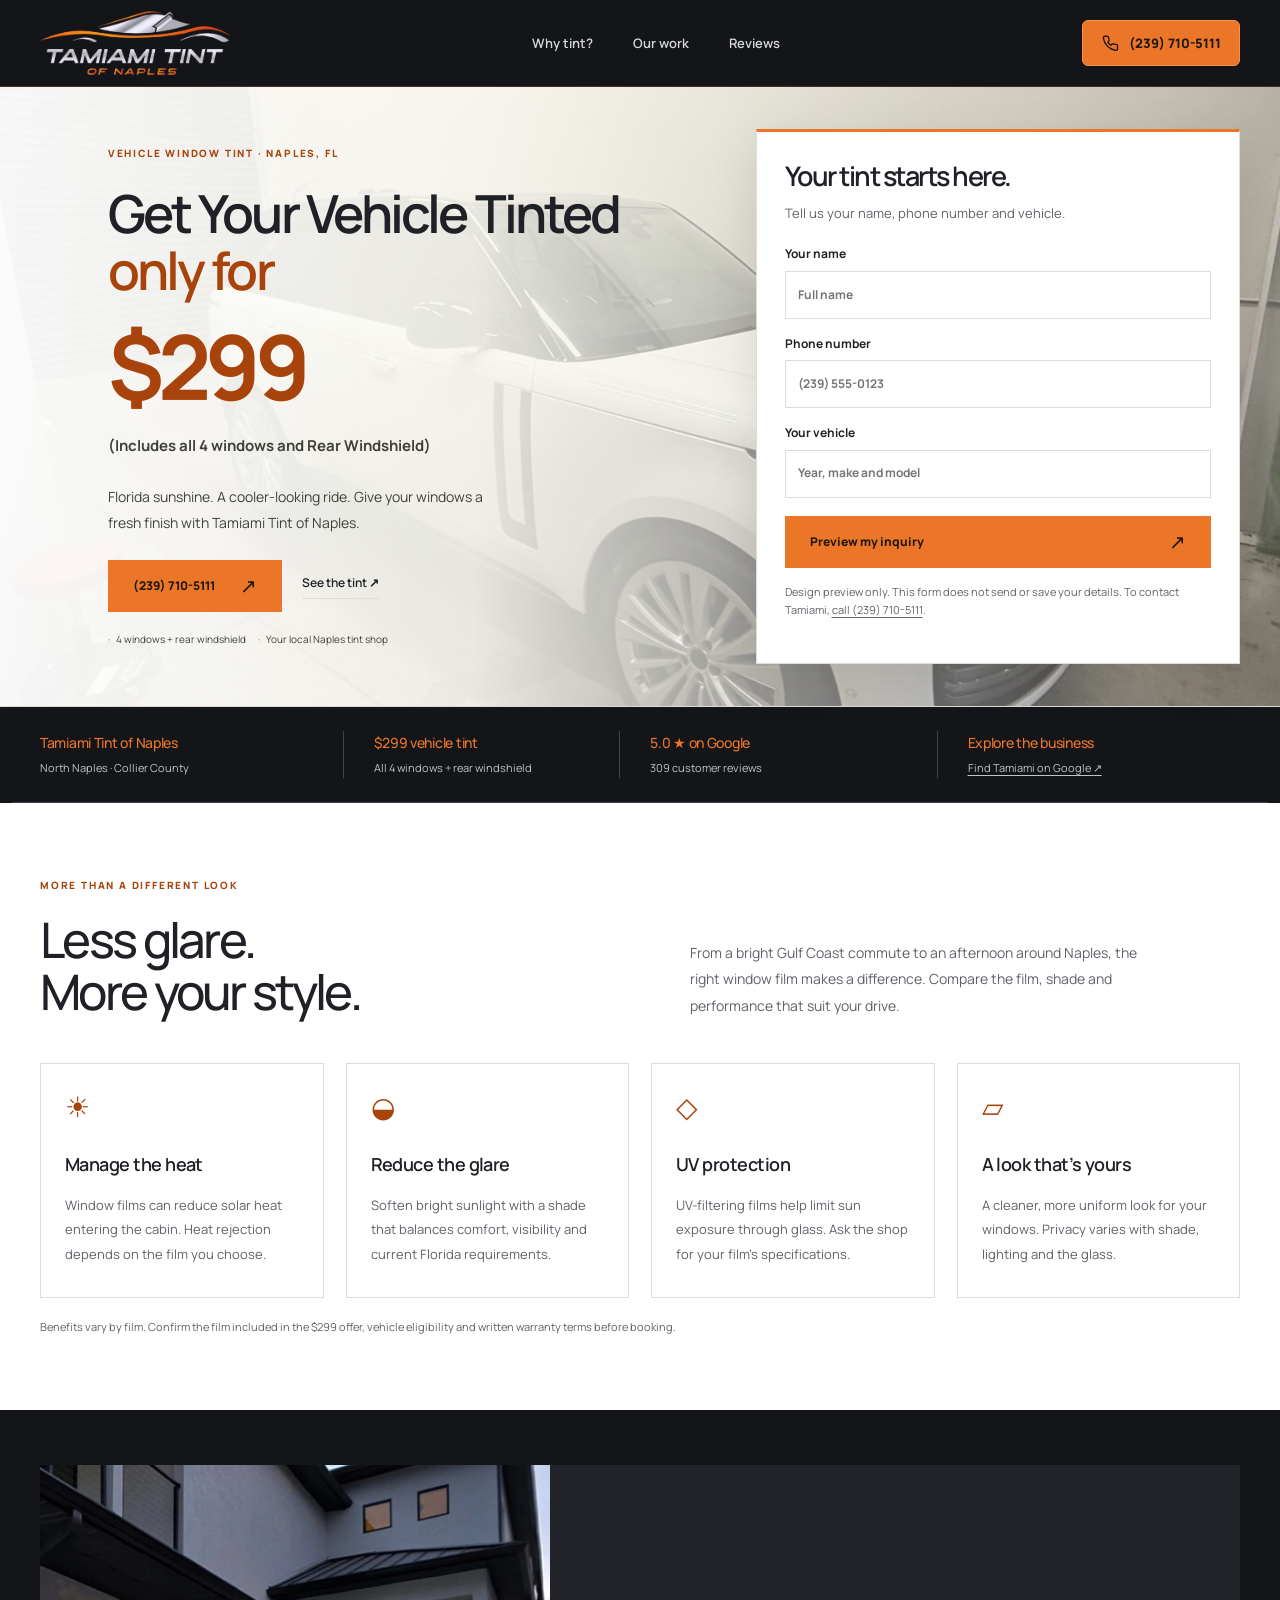
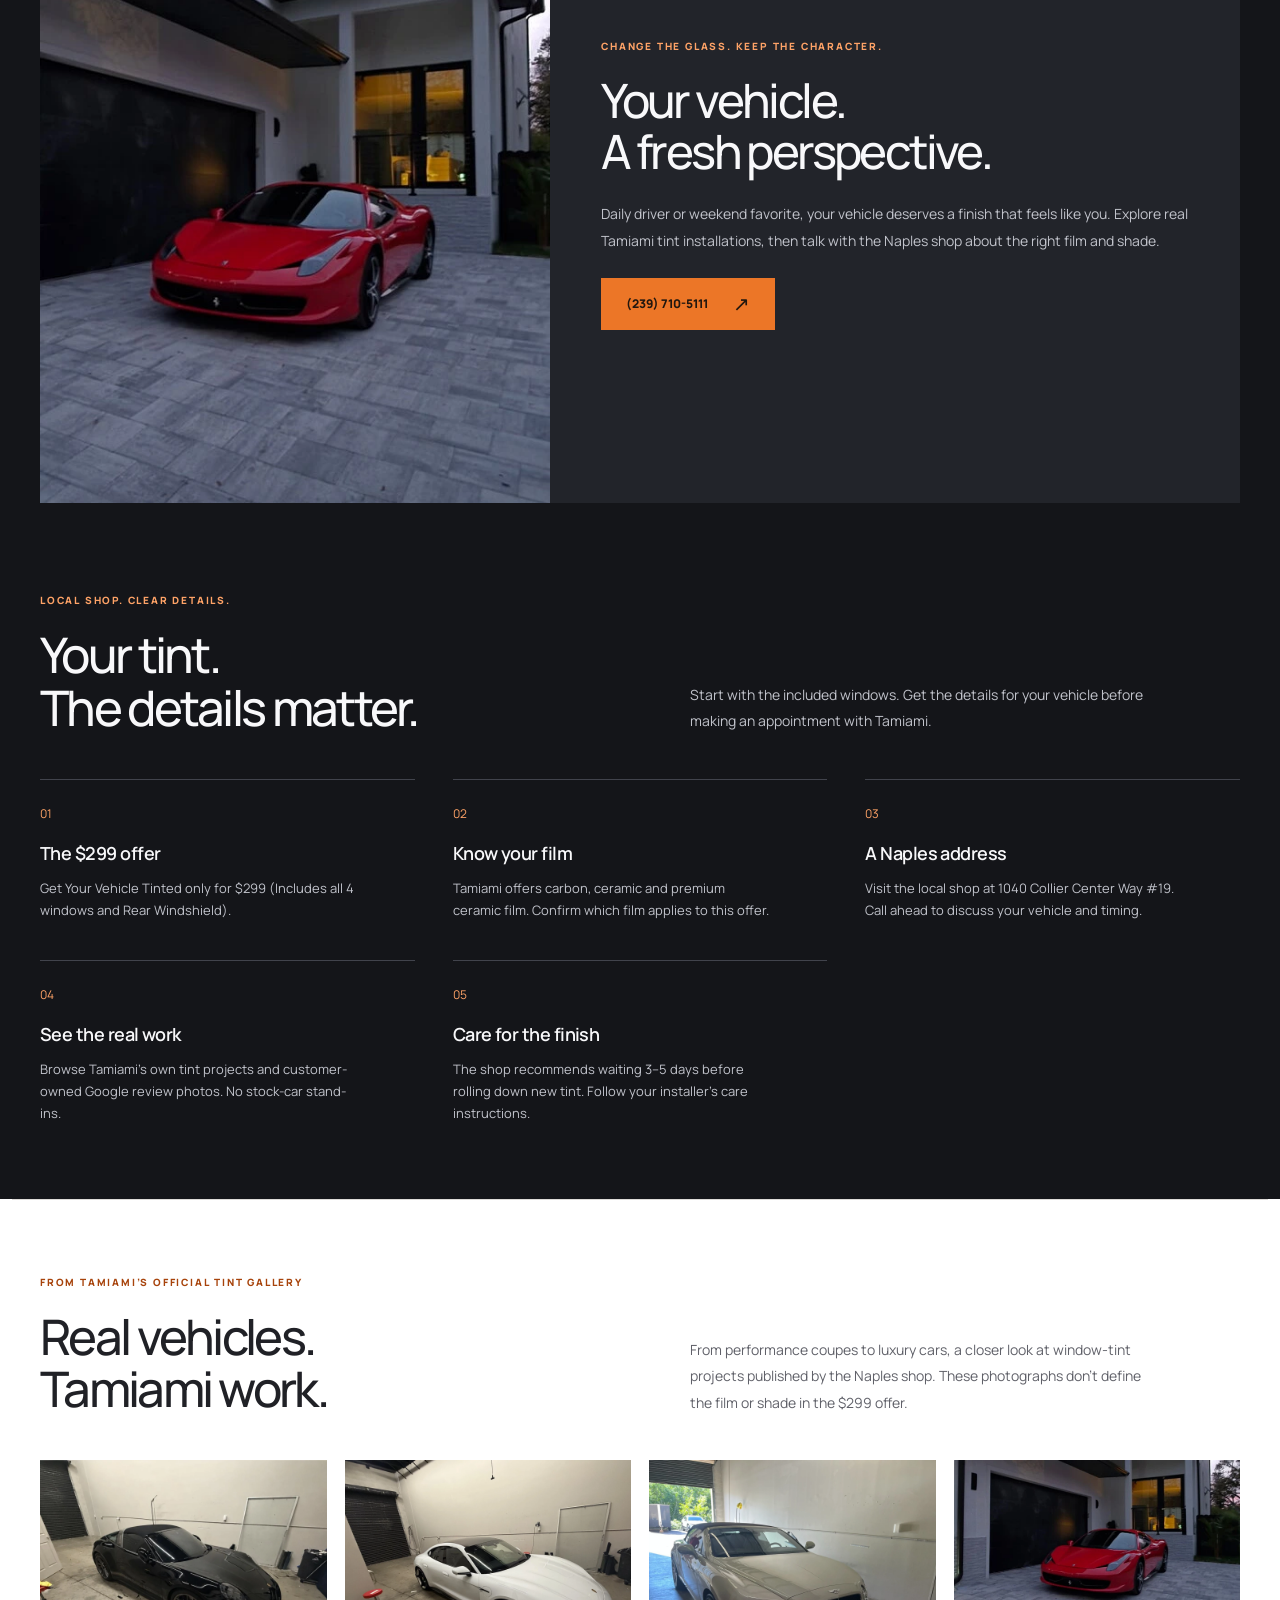
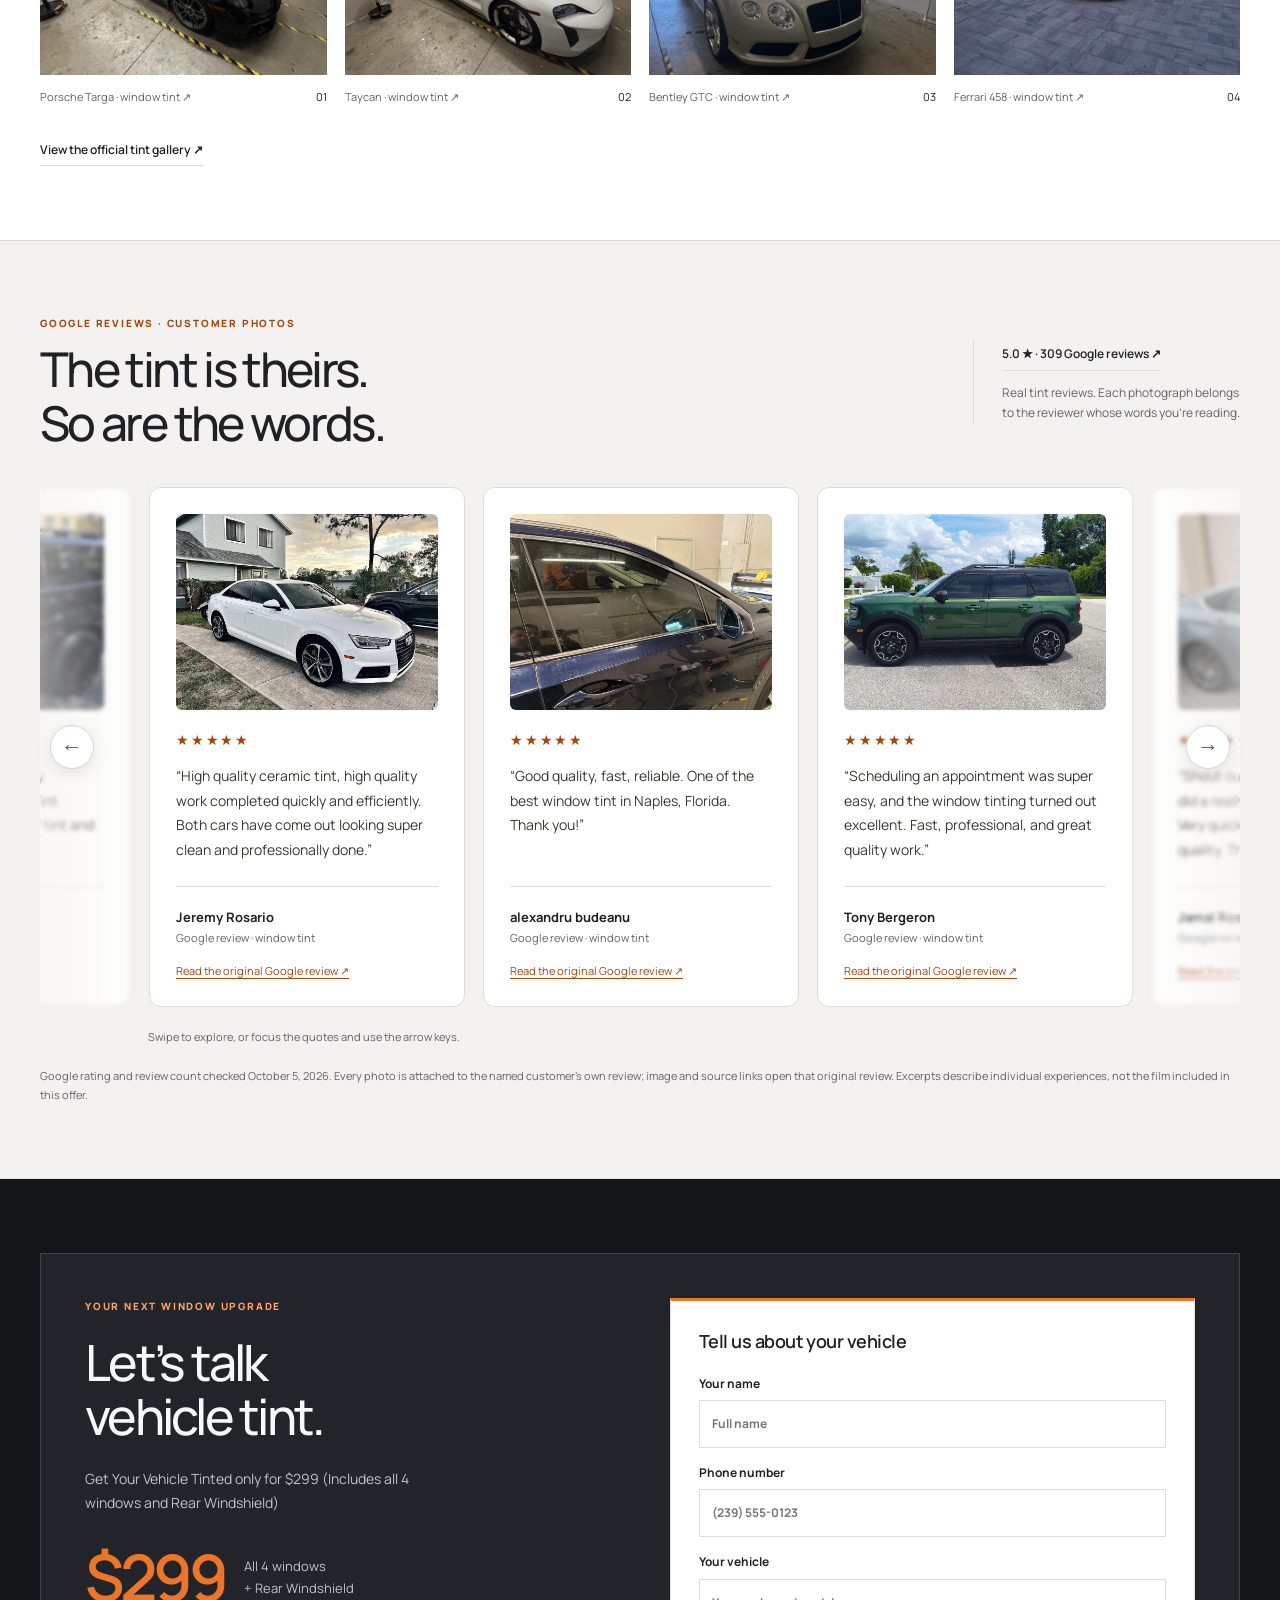
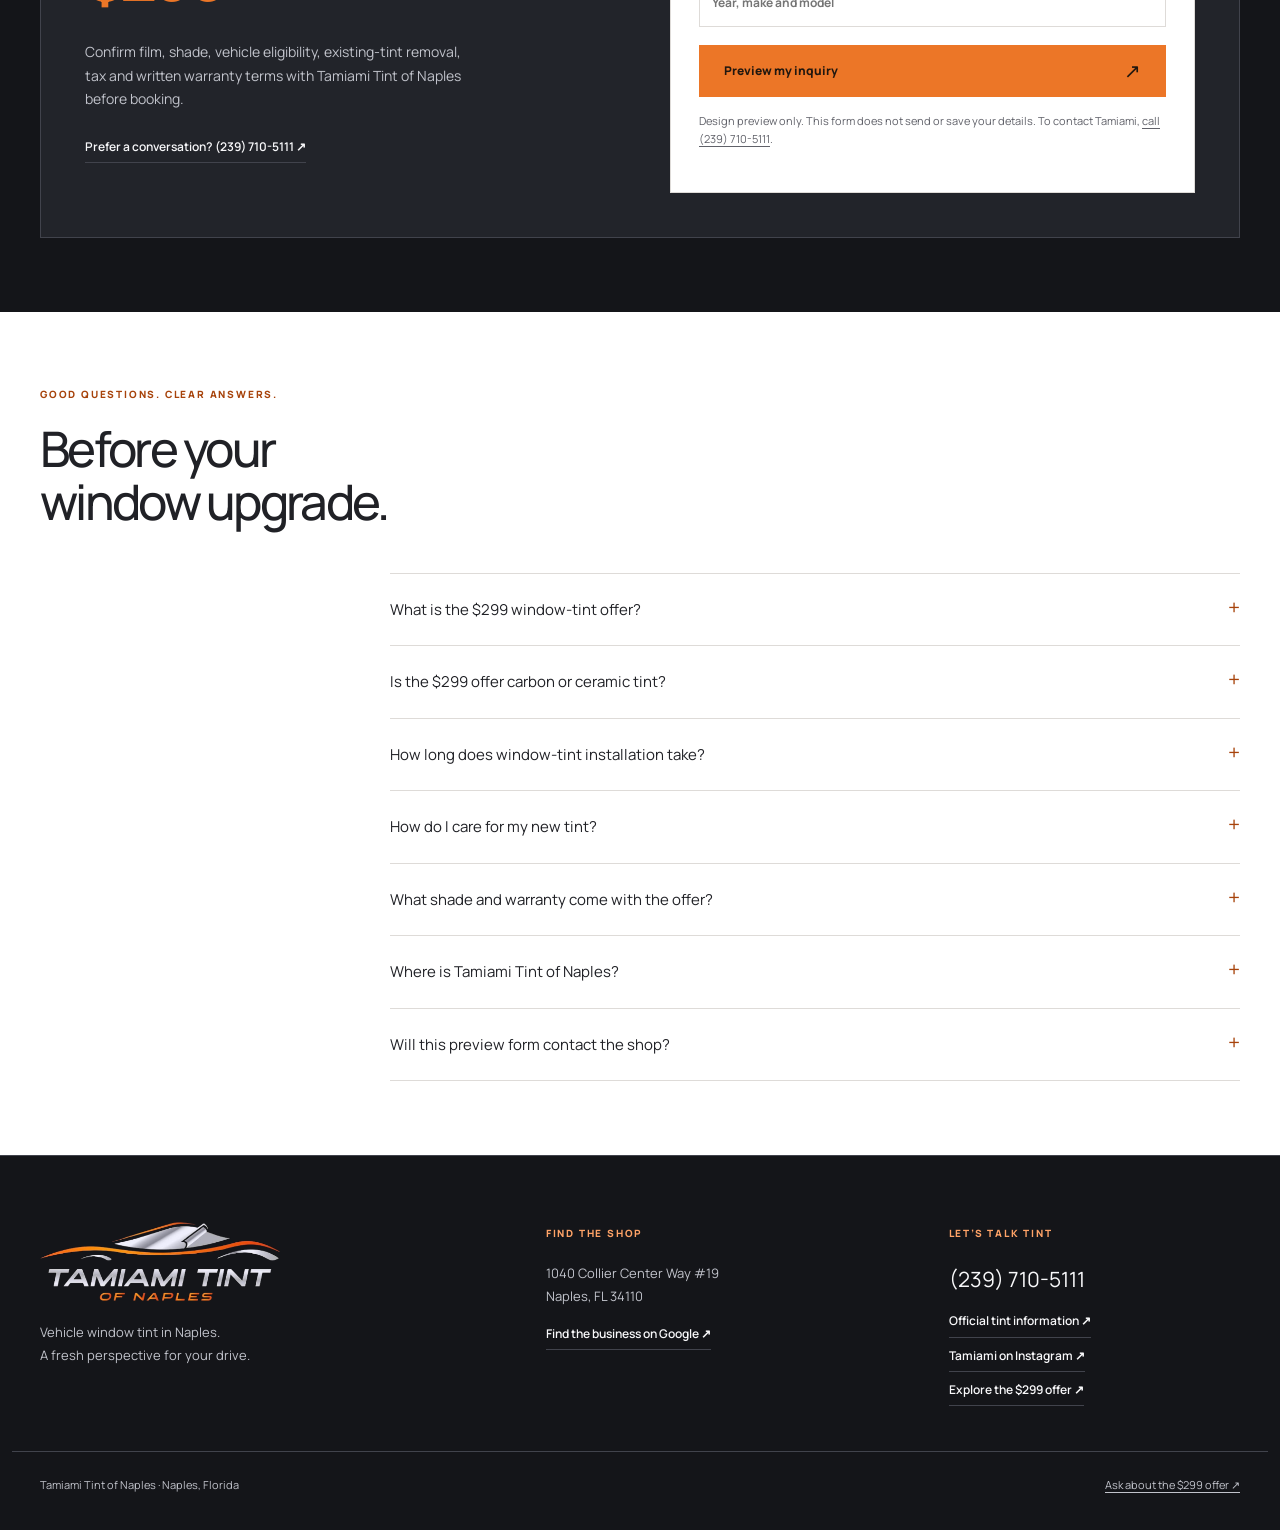
==== index.html @ 988f82a1 "Publish approved Tamiami Tint landing page" ====
<!doctype html>
<html lang="en">
<head>
  <meta charset="UTF-8">
  <meta name="viewport" content="width=device-width, initial-scale=1">
  <meta name="description" content="Get your vehicle tinted for $299 at Tamiami Tint of Naples. Includes all 4 windows and Rear Windshield. Explore the shop’s tint work and real Google customer reviews.">
  <meta name="robots" content="noindex, nofollow">
  <meta name="theme-color" content="#141519">
  <meta http-equiv="Content-Security-Policy" content="default-src 'self'; script-src 'self'; style-src 'self' 'unsafe-inline'; img-src 'self'; font-src 'self'; connect-src 'none'; form-action 'none'; base-uri 'none'; object-src 'none'">
  <title>$299 Vehicle Window Tint | Tamiami Tint of Naples</title>
  <link rel="icon" href="assets/logo.png">
  <link rel="stylesheet" href="page.css">
  <script src="site.js" defer></script>
</head>
<body id="top">
  <a class="skip-link" href="#main">Skip to content</a>
  <header class="site-header">
    <div class="header-inner container">
      <a class="brand" href="#top" aria-label="Tamiami Tint of Naples home"><img src="assets/logo.png" alt="Tamiami Tint of Naples" width="910" height="303"></a>
      <nav class="desktop-nav" aria-label="Main navigation"><a href="#benefits">Why tint?</a><a href="#portfolio">Our work</a><a href="#reviews">Reviews</a></nav>
      <a class="header-call" href="tel:+12397105111"><span class="phone-symbol" aria-hidden="true"><svg viewBox="0 0 24 24" width="18" height="18" fill="none" stroke="currentColor" stroke-width="1.8" stroke-linecap="round" stroke-linejoin="round"><path d="M22 16.9v3a2 2 0 0 1-2.2 2A19.8 19.8 0 0 1 3.1 5.2 2 2 0 0 1 5.1 3h3a2 2 0 0 1 2 1.7c.1 1 .4 1.9.7 2.8a2 2 0 0 1-.5 2.1L9 10.9a16 16 0 0 0 4.1 4.1l1.3-1.3a2 2 0 0 1 2.1-.5c.9.3 1.8.6 2.8.7a2 2 0 0 1 2.7 2z"/></svg></span> (239) 710-5111</a>
    </div>
  </header>
  <main id="main">
    <section class="daylight-hero" aria-labelledby="daylight-title">
      <img class="daylight-backdrop" src="assets/tint-range-rover.webp" alt="" width="1600" height="1200" fetchpriority="high">
      <div class="container daylight-grid">
        <div class="daylight-copy">
          <span class="eyebrow">VEHICLE WINDOW TINT · NAPLES, FL</span>
          <h1 id="daylight-title">Get Your Vehicle Tinted <span>only for</span></h1>
          <div class="daylight-offer"><strong>$299</strong></div>
          <p class="included">(Includes all 4 windows and Rear Windshield)</p>
          <p>Florida sunshine. A cooler-looking ride. Give your windows a fresh finish with Tamiami Tint of Naples.</p>
          <div class="hero-buttons"><a class="button" href="tel:+12397105111">(239) 710-5111 <span aria-hidden="true">↗</span></a><a class="text-link" href="#portfolio">See the tint <span aria-hidden="true">↗</span></a></div>
          <div class="hero-assurance"><span>4 windows + rear windshield</span><span>Your local Naples tint shop</span></div>
        </div>
        <aside class="daylight-card" aria-labelledby="hero-quote-title">
          <h2 id="hero-quote-title">Your tint starts here.</h2>
          <p>Tell us your name, phone number and vehicle.</p>
          <form class="preview-form" aria-label="Vehicle tint inquiry preview">
<label for="hero-name">Your name<input id="hero-name" name="name" autocomplete="name" placeholder="Full name" required maxlength="100"></label>
<label for="hero-phone">Phone number<input id="hero-phone" name="phone" type="tel" autocomplete="tel" placeholder="(239) 555-0123" required maxlength="30"></label>
<label for="hero-vehicle">Your vehicle<input id="hero-vehicle" name="vehicle" placeholder="Year, make and model" required maxlength="150"></label>
<button class="button" type="submit">Preview my inquiry <span aria-hidden="true">↗</span></button>
<p class="form-note">Design preview only. This form does not send or save your details. To contact Tamiami, <a href="tel:+12397105111">call (239) 710-5111</a>.</p>
<p class="form-status" role="status" aria-live="polite"></p></form>
        </aside>
      </div>
    </section>
    <div class="daylight-dark">
      <div class="studio-trust container">
        <div><strong>Tamiami Tint of Naples</strong><small>North Naples · Collier County</small></div>
        <div><strong>$299 vehicle tint</strong><small>All 4 windows + rear windshield</small></div>
        <div><strong>5.0 ★ on Google</strong><small>309 customer reviews</small></div>
        <div><strong>Explore the business</strong><small><a href="https://www.google.com/search?kgmid=/g/11yf5cpnbx&amp;q=Tamiami+Tint+Of+Naples" target="_blank" rel="noopener noreferrer">Find Tamiami on Google ↗</a></small></div>
      </div>
    </div>
    <section id="benefits" class="section container" aria-labelledby="benefits-title">
      <div class="section-heading"><span class="eyebrow">MORE THAN A DIFFERENT LOOK</span><h2 id="benefits-title">Less glare.<br>More your style.</h2><p>From a bright Gulf Coast commute to an afternoon around Naples, the right window film makes a difference. Compare the film, shade and performance that suit your drive.</p></div>
      <div class="benefit-grid">
        <article class="benefit"><span class="benefit-icon" aria-hidden="true">☀</span><h3>Manage the heat</h3><p>Window films can reduce solar heat entering the cabin. Heat rejection depends on the film you choose.</p></article>
        <article class="benefit"><span class="benefit-icon" aria-hidden="true">◒</span><h3>Reduce the glare</h3><p>Soften bright sunlight with a shade that balances comfort, visibility and current Florida requirements.</p></article>
        <article class="benefit"><span class="benefit-icon" aria-hidden="true">◇</span><h3>UV protection</h3><p>UV-filtering films help limit sun exposure through glass. Ask the shop for your film’s specifications.</p></article>
        <article class="benefit"><span class="benefit-icon" aria-hidden="true">▱</span><h3>A look that’s yours</h3><p>A cleaner, more uniform look for your windows. Privacy varies with shade, lighting and the glass.</p></article>
      </div>
      <p class="fine-print">Benefits vary by film. Confirm the film included in the $299 offer, vehicle eligibility and written warranty terms before booking.</p>
    </section>
    <div class="daylight-dark daylight-story">
      <div class="container">
        <section class="studio-statement" aria-labelledby="story-title">
          <img src="assets/story-ferrari.webp" alt="Red Ferrari 458 with tinted windows, photographed outside a Naples home after Tamiami’s window-tint installation" width="560" height="700" loading="lazy">
          <div><span class="eyebrow">CHANGE THE GLASS. KEEP THE CHARACTER.</span><h2 id="story-title">Your vehicle.<br>A fresh perspective.</h2><p>Daily driver or weekend favorite, your vehicle deserves a finish that feels like you. Explore real Tamiami tint installations, then talk with the Naples shop about the right film and shade.</p><div class="hero-buttons"><a class="button" href="tel:+12397105111">(239) 710-5111 <span aria-hidden="true">↗</span></a></div></div>
        </section>
      </div>
      <section id="why" class="section container" aria-labelledby="why-title">
        <div class="section-heading"><span class="eyebrow">LOCAL SHOP. CLEAR DETAILS.</span><h2 id="why-title">Your tint.<br>The details matter.</h2><p>Start with the included windows. Get the details for your vehicle before making an appointment with Tamiami.</p></div>
        <div class="why-grid">
          <article class="reason"><span class="reason-number">01</span><h3>The $299 offer</h3><p>Get Your Vehicle Tinted only for $299 (Includes all 4 windows and Rear Windshield).</p></article>
          <article class="reason"><span class="reason-number">02</span><h3>Know your film</h3><p>Tamiami offers carbon, ceramic and premium ceramic film. Confirm which film applies to this offer.</p></article>
          <article class="reason"><span class="reason-number">03</span><h3>A Naples address</h3><p>Visit the local shop at 1040 Collier Center Way #19. Call ahead to discuss your vehicle and timing.</p></article>
          <article class="reason"><span class="reason-number">04</span><h3>See the real work</h3><p>Browse Tamiami’s own tint projects and customer-owned Google review photos. No stock-car stand-ins.</p></article>
          <article class="reason"><span class="reason-number">05</span><h3>Care for the finish</h3><p>The shop recommends waiting 3–5 days before rolling down new tint. Follow your installer’s care instructions.</p></article>
        </div>
      </section>
    </div>
    <section id="portfolio" class="section container" aria-labelledby="portfolio-title">
      <div class="section-heading"><span class="eyebrow">FROM TAMIAMI’S OFFICIAL TINT GALLERY</span><h2 id="portfolio-title">Real vehicles.<br>Tamiami work.</h2><p>From performance coupes to luxury cars, a closer look at window-tint projects published by the Naples shop. These photographs don’t define the film or shade in the $299 offer.</p></div>
      <div class="portfolio-grid">
        <figure><img src="assets/tint-targa.webp" alt="Black Porsche 911 Targa with tinted glass inside Tamiami’s Naples shop" width="1440" height="1080" loading="lazy"><figcaption><a href="https://naplesfltint.com/vehicles/porsche/porsche-911-targa-black/" target="_blank" rel="noopener noreferrer">Porsche Targa · window tint ↗</a><span>01</span></figcaption></figure>
        <figure><img src="assets/tint-taycan.webp" alt="White Porsche Taycan with freshly tinted windows at Tamiami Tint of Naples" width="1440" height="1080" loading="lazy"><figcaption><a href="https://naplesfltint.com/vehicles/porsche/porsche-taycan-white/" target="_blank" rel="noopener noreferrer">Taycan · window tint ↗</a><span>02</span></figcaption></figure>
        <figure><img src="assets/tint-bentley.webp" alt="Pearl white Bentley Continental GTC at Tamiami’s shop for window tinting" width="1440" height="1080" loading="lazy"><figcaption><a href="https://naplesfltint.com/vehicles/bentley/bentley-continental-gtc/" target="_blank" rel="noopener noreferrer">Bentley GTC · window tint ↗</a><span>03</span></figcaption></figure>
        <figure><img src="assets/tint-ferrari.webp" alt="Red Ferrari 458 outside a Naples home after window-tint installation by Tamiami" width="700" height="525" loading="lazy"><figcaption><a href="https://naplesfltint.com/vehicles/ferrari/ferrari-red/" target="_blank" rel="noopener noreferrer">Ferrari 458 · window tint ↗</a><span>04</span></figcaption></figure>
      </div>
      <a class="text-link" href="https://naplesfltint.com/gallery/" target="_blank" rel="noopener noreferrer">View the official tint gallery <span aria-hidden="true">↗</span></a>
    </section>
    <section id="reviews" class="reviews-section" aria-labelledby="reviews-title">
      <div class="section container">
        <div class="section-heading"><span class="eyebrow">GOOGLE REVIEWS · CUSTOMER PHOTOS</span><h2 id="reviews-title">The tint is theirs.<br>So are the words.</h2><div class="review-summary"><a class="text-link" href="https://www.google.com/search?kgmid=/g/11yf5cpnbx&amp;q=Tamiami+Tint+Of+Naples" target="_blank" rel="noopener noreferrer">5.0 ★ · 309 Google reviews ↗</a><p>Real tint reviews. Each photograph belongs<br>to the reviewer whose words you’re reading.</p></div></div>
        <div class="review-carousel">
          <div id="review-track" class="review-track" role="region" aria-label="Window tint customer quotes" aria-describedby="reviews-help" tabindex="0">
            <article class="review-card"><a class="review-photo-link" href="https://www.google.com/maps/reviews/data=!4m8!14m7!1m6!2m5!1sCi9DQUlRQUNvZENodHljRjlvT25abmJtdGtTRU5EZUdkSVZXbE5PQzA0UTBFMk1GRRAB!2m1!1s0x0:0x11e26e5cfd874f9!3m1!1s2@1:CAIQACodChtycF9oOnZnbmtkSENDeGdIVWlNOC04Q0E2MFE%7C%7C?hl=en-GB" target="_blank" rel="noopener noreferrer" aria-label="Read Dawna Gold’s original Google review"><img class="review-photo" src="assets/review-dawna-gold.webp" alt="Dark SUV with freshly tinted side windows, photographed by Google reviewer Dawna Gold" width="750" height="1000" loading="lazy"></a><span class="review-stars" role="img" aria-label="5 out of 5 stars">★★★★★</span><blockquote>“What an Amazing Quick quality installation.  Eddie of TAMIAMI Tint explained the different types of tint and went straight to work.”</blockquote><div class="review-author"><strong>Dawna Gold</strong><small>Google review · window tint</small></div><a class="review-source" href="https://www.google.com/maps/reviews/data=!4m8!14m7!1m6!2m5!1sCi9DQUlRQUNvZENodHljRjlvT25abmJtdGtTRU5EZUdkSVZXbE5PQzA0UTBFMk1GRRAB!2m1!1s0x0:0x11e26e5cfd874f9!3m1!1s2@1:CAIQACodChtycF9oOnZnbmtkSENDeGdIVWlNOC04Q0E2MFE%7C%7C?hl=en-GB" target="_blank" rel="noopener noreferrer">Read the original Google review ↗</a></article><article class="review-card"><a class="review-photo-link" href="https://www.google.com/maps/reviews/data=!4m8!14m7!1m6!2m5!1sCi9DQUlRQUNvZENodHljRjlvT2xRNGJrVkpjVGhsUXpnM1dVZFRNRE15Y21oVFRrRRAB!2m1!1s0x0:0x11e26e5cfd874f9!3m1!1s2@1:CAIQACodChtycF9oOlQ4bkVJcThlQzg3WUdTMDMycmhTTkE%7C%7C?hl=en-GB" target="_blank" rel="noopener noreferrer" aria-label="Read Jeremy Rosario’s original Google review"><img class="review-photo" src="assets/review-jeremy-rosario.webp" alt="White Audi A4 with dark tinted windows, photographed by Google reviewer Jeremy Rosario" width="1000" height="750" loading="lazy"></a><span class="review-stars" role="img" aria-label="5 out of 5 stars">★★★★★</span><blockquote>“High quality ceramic tint, high quality work completed quickly and efficiently. Both cars have come out looking super clean and professionally done.”</blockquote><div class="review-author"><strong>Jeremy Rosario</strong><small>Google review · window tint</small></div><a class="review-source" href="https://www.google.com/maps/reviews/data=!4m8!14m7!1m6!2m5!1sCi9DQUlRQUNvZENodHljRjlvT2xRNGJrVkpjVGhsUXpnM1dVZFRNRE15Y21oVFRrRRAB!2m1!1s0x0:0x11e26e5cfd874f9!3m1!1s2@1:CAIQACodChtycF9oOlQ4bkVJcThlQzg3WUdTMDMycmhTTkE%7C%7C?hl=en-GB" target="_blank" rel="noopener noreferrer">Read the original Google review ↗</a></article><article class="review-card"><a class="review-photo-link" href="https://www.google.com/maps/reviews/data=!4m8!14m7!1m6!2m5!1sCi9DQUlRQUNvZENodHljRjlvT210WE0yVlJTMnBrTWpGWFRVeDJNblJHTFdSSVNYYxAB!2m1!1s0x0:0x11e26e5cfd874f9!3m1!1s2@1:CAIQACodChtycF9oOmtXM2VRS2pkMjFXTUx2MnRGLWRISXc%7C%7C?hl=en-GB" target="_blank" rel="noopener noreferrer" aria-label="Read alexandru budeanu’s original Google review"><img class="review-photo" src="assets/review-alexandru-budeanu.webp" alt="Close view of tinted side glass on a blue vehicle, photographed by Google reviewer alexandru budeanu" width="1000" height="750" loading="lazy"></a><span class="review-stars" role="img" aria-label="5 out of 5 stars">★★★★★</span><blockquote>“Good quality, fast, reliable. One of the best window tint in Naples, Florida. Thank you!”</blockquote><div class="review-author"><strong>alexandru budeanu</strong><small>Google review · window tint</small></div><a class="review-source" href="https://www.google.com/maps/reviews/data=!4m8!14m7!1m6!2m5!1sCi9DQUlRQUNvZENodHljRjlvT210WE0yVlJTMnBrTWpGWFRVeDJNblJHTFdSSVNYYxAB!2m1!1s0x0:0x11e26e5cfd874f9!3m1!1s2@1:CAIQACodChtycF9oOmtXM2VRS2pkMjFXTUx2MnRGLWRISXc%7C%7C?hl=en-GB" target="_blank" rel="noopener noreferrer">Read the original Google review ↗</a></article><article class="review-card"><a class="review-photo-link" href="https://www.google.com/maps/reviews/data=!4m8!14m7!1m6!2m5!1sCi9DQUlRQUNvZENodHljRjlvT2xkdmNrWmpaWEEwYkhJNVZHMU5Sblp4UTJsaVpsRRAB!2m1!1s0x0:0x11e26e5cfd874f9!3m1!1s2@1:CAIQACodChtycF9oOldvckZjZXA0bHI5VG1NRnZxQ2liZlE%7C%7C?hl=en-GB" target="_blank" rel="noopener noreferrer" aria-label="Read Tony Bergeron’s original Google review"><img class="review-photo" src="assets/review-tony-bergeron.webp" alt="Green SUV with tinted windows photographed outside, photographed by Google reviewer Tony Bergeron" width="1000" height="750" loading="lazy"></a><span class="review-stars" role="img" aria-label="5 out of 5 stars">★★★★★</span><blockquote>“Scheduling an appointment was super easy, and the window tinting turned out excellent. Fast, professional, and great quality work.”</blockquote><div class="review-author"><strong>Tony Bergeron</strong><small>Google review · window tint</small></div><a class="review-source" href="https://www.google.com/maps/reviews/data=!4m8!14m7!1m6!2m5!1sCi9DQUlRQUNvZENodHljRjlvT2xkdmNrWmpaWEEwYkhJNVZHMU5Sblp4UTJsaVpsRRAB!2m1!1s0x0:0x11e26e5cfd874f9!3m1!1s2@1:CAIQACodChtycF9oOldvckZjZXA0bHI5VG1NRnZxQ2liZlE%7C%7C?hl=en-GB" target="_blank" rel="noopener noreferrer">Read the original Google review ↗</a></article><article class="review-card"><a class="review-photo-link" href="https://www.google.com/maps/reviews/data=!4m8!14m7!1m6!2m5!1sCi9DQUlRQUNvZENodHljRjlvT2xaT1JWWjVhM2hzY1Rsc2MwbFBWVWRNZEZselNYYxAB!2m1!1s0x0:0x11e26e5cfd874f9!3m1!1s2@1:CAIQACodChtycF9oOlZORVZ5a3hscTlsc0lPVUdMdFlzSXc%7C%7C?hl=en-GB" target="_blank" rel="noopener noreferrer" aria-label="Read Jamal Rose’s original Google review"><img class="review-photo" src="assets/review-jamal-rose.webp" alt="Gray sedan with tinted windows outside the shop, photographed by Google reviewer Jamal Rose" width="1000" height="459" loading="lazy"></a><span class="review-stars" role="img" aria-label="5 out of 5 stars">★★★★★</span><blockquote>“Shout out to tamiami tint of Naples. He did a really good job tinting the windows.
Very quick, efficient and looks high quality. Thank you.”</blockquote><div class="review-author"><strong>Jamal Rose</strong><small>Google review · window tint</small></div><a class="review-source" href="https://www.google.com/maps/reviews/data=!4m8!14m7!1m6!2m5!1sCi9DQUlRQUNvZENodHljRjlvT2xaT1JWWjVhM2hzY1Rsc2MwbFBWVWRNZEZselNYYxAB!2m1!1s0x0:0x11e26e5cfd874f9!3m1!1s2@1:CAIQACodChtycF9oOlZORVZ5a3hscTlsc0lPVUdMdFlzSXc%7C%7C?hl=en-GB" target="_blank" rel="noopener noreferrer">Read the original Google review ↗</a></article><article class="review-card"><a class="review-photo-link" href="https://www.google.com/maps/reviews/data=!4m8!14m7!1m6!2m5!1sCi9DQUlRQUNvZENodHljRjlvT2pSNmVsRkRkWGxGVkdJM1RsTlFXSGhCZDJWa1NWRRAB!2m1!1s0x0:0x11e26e5cfd874f9!3m1!1s2@1:CAIQACodChtycF9oOjR6elFDdXlFVGI3TlNQWHhBd2VkSVE%7C%7C?hl=en-GB" target="_blank" rel="noopener noreferrer" aria-label="Read Matthew Gagnon’s original Google review"><img class="review-photo" src="assets/review-matthew-gagnon.webp" alt="Gray Tesla Model 3 with tinted glass inside the shop, photographed by Google reviewer Matthew Gagnon" width="1000" height="750" loading="lazy"></a><span class="review-stars" role="img" aria-label="5 out of 5 stars">★★★★★</span><blockquote>“He does a great job and my car looks and feels much better better. Easily the best tint in Naples.”</blockquote><div class="review-author"><strong>Matthew Gagnon</strong><small>Google review · window tint</small></div><a class="review-source" href="https://www.google.com/maps/reviews/data=!4m8!14m7!1m6!2m5!1sCi9DQUlRQUNvZENodHljRjlvT2pSNmVsRkRkWGxGVkdJM1RsTlFXSGhCZDJWa1NWRRAB!2m1!1s0x0:0x11e26e5cfd874f9!3m1!1s2@1:CAIQACodChtycF9oOjR6elFDdXlFVGI3TlNQWHhBd2VkSVE%7C%7C?hl=en-GB" target="_blank" rel="noopener noreferrer">Read the original Google review ↗</a></article>
          </div>
          <div class="reviews-toolbar"><p id="reviews-help">Swipe to explore, or focus the quotes and use the arrow keys.</p><div class="review-controls" hidden><button type="button" data-review-step="-1" aria-label="Previous customer quote" aria-controls="review-track">←</button><button type="button" data-review-step="1" aria-label="Next customer quote" aria-controls="review-track">→</button></div></div>
        </div>
        <p class="fine-print">Google rating and review count checked October 5, 2026. Every photo is attached to the named customer’s own review; image and source links open that original review. Excerpts describe individual experiences, not the film included in this offer.</p>
      </div>
    </section>
    <div class="daylight-dark">
      <section id="quote" class="section container" aria-labelledby="quote-title">
        <div class="quote-layout">
          <div class="quote-copy"><span class="eyebrow">YOUR NEXT WINDOW UPGRADE</span><h2 id="quote-title">Let’s talk<br>vehicle tint.</h2><p>Get Your Vehicle Tinted only for $299 (Includes all 4 windows and Rear Windshield)</p><div class="quote-price"><strong>$299</strong><span>All 4 windows<br>+ Rear Windshield</span></div><p>Confirm film, shade, vehicle eligibility, existing-tint removal, tax and written warranty terms with Tamiami Tint of Naples before booking.</p><a class="text-link" href="tel:+12397105111">Prefer a conversation? (239) 710-5111 ↗</a></div>
          <div class="quote-panel"><h3 id="lower-form-title">Tell us about your vehicle</h3><form class="preview-form" aria-label="Vehicle tint inquiry preview">
<label for="lower-name">Your name<input id="lower-name" name="name" autocomplete="name" placeholder="Full name" required maxlength="100"></label>
<label for="lower-phone">Phone number<input id="lower-phone" name="phone" type="tel" autocomplete="tel" placeholder="(239) 555-0123" required maxlength="30"></label>
<label for="lower-vehicle">Your vehicle<input id="lower-vehicle" name="vehicle" placeholder="Year, make and model" required maxlength="150"></label>
<button class="button" type="submit">Preview my inquiry <span aria-hidden="true">↗</span></button>
<p class="form-note">Design preview only. This form does not send or save your details. To contact Tamiami, <a href="tel:+12397105111">call (239) 710-5111</a>.</p>
<p class="form-status" role="status" aria-live="polite"></p></form></div>
        </div>
      </section>
    </div>
    <section id="faq" class="section container" aria-labelledby="faq-title">
      <div class="section-heading"><span class="eyebrow">GOOD QUESTIONS. CLEAR ANSWERS.</span><h2 id="faq-title">Before your<br>window upgrade.</h2></div>
      <div class="faq-list">
        <details><summary>What is the $299 window-tint offer?</summary><p>Get Your Vehicle Tinted only for $299 (Includes all 4 windows and Rear Windshield). The front windshield is not listed as included. Confirm vehicle eligibility, film, shade, removal charges and taxes with Tamiami before booking.</p></details>
        <details><summary>Is the $299 offer carbon or ceramic tint?</summary><p>Tamiami’s website lists full sides and rear carbon tint starting at $299, ceramic starting at $399 and premium ceramic starting at $499. Confirm the film and exact terms for this promotional offer directly with the shop; ceramic is not promised here.</p></details>
        <details><summary>How long does window-tint installation take?</summary><p>Timing depends on your vehicle, glass coverage, film and any existing-tint removal. Call Tamiami with your year, make and model for an estimate and appointment availability.</p></details>
        <details><summary>How do I care for my new tint?</summary><p>Tamiami recommends keeping windows up for 3–5 days, longer in humid weather, and waiting 1–2 weeks before cleaning the inside glass. Use a soft microfiber cloth and ammonia-free cleaner. Follow the instructions given for your installation.</p></details>
        <details><summary>What shade and warranty come with the offer?</summary><p>Shade options and warranty coverage depend on the film and your vehicle. Ask for the specifications and written warranty terms before booking, and choose a configuration that meets current Florida requirements.</p></details>
        <details><summary>Where is Tamiami Tint of Naples?</summary><p>The shop is at 1040 Collier Center Way #19, Naples, FL 34110. Call <a href="tel:+12397105111">(239) 710-5111</a> or <a href="https://www.google.com/maps/search/?api=1&amp;query=1040+Collier+Center+Way+%2319%2C+Naples%2C+FL+34110" target="_blank" rel="noopener noreferrer">open directions on Google Maps</a>.</p></details>
        <details><summary>Will this preview form contact the shop?</summary><p>No. This is a design preview and the forms do not send or save your details. Call <a href="tel:+12397105111">(239) 710-5111</a> to contact Tamiami, or use the <a href="https://naplesfltint.com/contact/" target="_blank" rel="noopener noreferrer">official contact page</a>.</p></details>
      </div>
    </section>
  </main>
  <footer class="site-footer">
    <div class="container footer-grid">
      <div><a class="brand" href="#top"><img src="assets/logo.png" alt="Tamiami Tint of Naples" width="910" height="303"></a><p>Vehicle window tint in Naples.<br>A fresh perspective for your drive.</p></div>
      <div><span class="eyebrow">FIND THE SHOP</span><address>1040 Collier Center Way #19<br>Naples, FL 34110</address><a class="text-link" href="https://www.google.com/search?kgmid=/g/11yf5cpnbx&amp;q=Tamiami+Tint+Of+Naples" target="_blank" rel="noopener noreferrer">Find the business on Google ↗</a></div>
      <div><span class="eyebrow">LET’S TALK TINT</span><a class="footer-phone" href="tel:+12397105111">(239) 710-5111</a><a class="text-link" href="https://naplesfltint.com/auto-window-tinting-naples-fl/" target="_blank" rel="noopener noreferrer">Official tint information ↗</a><a class="text-link" href="https://www.instagram.com/tamiamitintofnaples/" target="_blank" rel="noopener noreferrer">Tamiami on Instagram ↗</a><a class="text-link" href="#quote">Explore the $299 offer ↗</a></div>
    </div>
    <div class="container footer-bottom"><span>Tamiami Tint of Naples · Naples, Florida</span><a href="#quote">Ask about the $299 offer ↗</a></div>
  </footer>
</body>
</html>
---- page.css ----
/* 1TakeTints section rhythm; orange, silver and charcoal from Tamiami’s official logo. */
@font-face { font-family: 'Manrope'; font-style: normal; font-weight: 400 800; font-display: swap; src: url('assets/manrope-latin.woff2') format('woff2'); }
* { box-sizing: border-box; }
html { scroll-behavior: smooth; scroll-padding-top: 30px; }
body { margin: 0; --bg: #fff; --surface: #f7f4f1; --text: #202126; --muted: #606169; --line: #dedbd8; --accent: #ec7627; --accent-ink: #a7430b; --on-accent: #21170f; background: var(--bg); color: var(--text); font: 14px/1.7 'Manrope', Arial, sans-serif; color-scheme: light; }
button, input { font: inherit; }
a { color: inherit; text-decoration: none; }
button, a, summary { touch-action: manipulation; }
button { cursor: pointer; }
button:disabled { cursor: default; }
a:focus-visible, button:focus-visible, input:focus-visible, summary:focus-visible, [tabindex]:focus-visible { outline: 3px solid var(--accent-ink); outline-offset: 5px; }
img { display: block; max-width: 100%; object-fit: cover; }
h1, h2, h3, p, figure { margin: 0; }
h1, h2 { font-weight: 500; letter-spacing: -.055em; line-height: 1.08; }
h3 { font-size: 18px; font-weight: 600; letter-spacing: -.03em; line-height: 1.35; }
p { color: var(--muted); }
.container { width: min(1256px, 100%); margin-inline: auto; padding-inline: 28px; }
.section { padding-block: 74px; }
.eyebrow { display: block; color: var(--accent-ink); font-size: 10px; letter-spacing: .18em; font-weight: 800; line-height: 1.7; margin-bottom: 20px; }
.button { display: inline-flex; align-items: center; justify-content: space-between; gap: 25px; background: var(--accent); color: var(--on-accent); min-height: 48px; padding: 15px 24px; font-size: 12px; line-height: 1.5; font-weight: 800; border: 1px solid transparent; }
.button > span { font-size: 20px; font-weight: 400; line-height: 1; }
.button:hover:not(:disabled) { background: #f4934e; }
.button:disabled { opacity: .65; }
.text-link { display: inline-block; font-size: 12px; border-bottom: 1px solid var(--line); padding-bottom: 5px; font-weight: 600; }
.text-link:hover { color: var(--accent-ink); }
.site-header { --accent-ink: #ffa367; background: #141519; color: #fff; border-bottom: 1px solid #ec762740; }
.header-inner { min-height: 86px; display: flex; align-items: center; justify-content: space-between; gap: 28px; }
.site-header .brand img { width: 190px; height: auto; }
.brand { display: flex; align-items: center; gap: 12px; flex-shrink: 0; }
.brand img { width: 210px; height: 70px; object-fit: contain; }
.brand > span { font-size: 16px; font-weight: 800; letter-spacing: .04em; line-height: 1.25; }
.brand small { display: block; font-size: 8px; font-weight: 500; letter-spacing: .17em; margin-top: 5px; }
.desktop-nav { display: flex; align-items: center; gap: 10px; font-size: 13px; font-weight: 600; color: #d8d9df; }
.desktop-nav a { display: inline-flex; align-items: center; min-height: 44px; padding: 8px 15px; border-radius: 6px; }
.desktop-nav a:hover { color: #fff; background: #ffffff0a; }
.header-call { display: inline-flex; align-items: center; justify-content: center; gap: 10px; min-height: 44px; padding: 11px 18px; border: 1px solid #f4934e; border-radius: 6px; background: var(--accent); color: var(--on-accent); font-size: 13px; font-weight: 800; white-space: nowrap; }
.header-call:hover { background: #f4934e; }
.phone-symbol { display: inline-flex; align-items: center; justify-content: center; flex-shrink: 0; }
.daylight-hero { position: relative; isolation: isolate; background: #f2f1e9; border-bottom: 1px solid var(--line); }
.daylight-backdrop { position: absolute; z-index: -2; inset: 0; width: 100%; height: 100%; object-fit: cover; object-position: center 58%; }
.daylight-hero::before { content: ''; position: absolute; z-index: -1; inset: 0; background: linear-gradient(90deg, #fffffff5 0%, #f9f8f1eb 37%, #f4f3ec70 70%, #f4f3ec33 100%); }
.daylight-grid { display: grid; grid-template-columns: minmax(0, 1.15fr) minmax(0, .85fr); align-items: center; gap: 60px; padding-block: 42px; }
.daylight-copy { width: 88%; max-width: 520px; justify-self: center; }
.daylight-copy .eyebrow { font-size: 10px; margin-bottom: 23px; }
.daylight-copy h1 { font-size: clamp(40px, 4.1vw, 58px); font-weight: 600; }
.daylight-copy h1 span { color: var(--accent-ink); }
.daylight-offer { margin: 22px 0; }
.daylight-offer strong { color: var(--accent-ink); font-size: clamp(82px, 7vw, 106px); line-height: 1; letter-spacing: -.065em; font-weight: 700; }
.daylight-copy > p { max-width: 400px; font-size: 14px; line-height: 1.85; margin-bottom: 24px; color: #41413a; }
.daylight-copy > .included { font-weight: 700; font-size: 15px; }
.hero-buttons { display: flex; flex-wrap: wrap; align-items: center; gap: 20px; margin-top: 24px; }
.hero-buttons .text-link { font-size: 12px; }
.hero-assurance { display: flex; flex-wrap: wrap; gap: 12px; margin-top: 19px; font-size: 10px; color: #41413a; }
.hero-assurance span::before { content: '·'; color: var(--accent-ink); margin-right: 6px; }
.daylight-card, .quote-panel { --bg: #fff; --text: #202126; --muted: #606169; --line: #dedbd8; --accent: #ec7627; --accent-ink: #a7430b; --on-accent: #21170f; color: var(--text); min-width: 0; padding: 28px 0 0; background: var(--bg); border: 1px solid var(--line); border-top: 3px solid var(--accent); }
.daylight-card { box-shadow: 0 15px 45px #21170f1a; }
.daylight-card h2 { font-size: 27px; line-height: 1.2; font-weight: 600; }
.daylight-card > p { font-size: 13px; margin: 10px 0 0; }
.daylight-card h2, .daylight-card > p, .quote-panel h3 { margin-inline: 28px; }
.preview-form { display: grid; gap: 15px; padding: 20px 28px 28px; }
.preview-form label { display: grid; gap: 6px; font-size: 12px; font-weight: 700; }
.preview-form input { width: 100%; min-width: 0; min-height: 48px; border: 1px solid var(--line); border-radius: 0; padding: 11px 12px; color: var(--text); background: #fff; }
.preview-form .button { width: 100%; margin-top: 3px; }
.form-note, .form-status { font-size: 11px; line-height: 1.7; }
.form-note a { text-decoration: underline; text-underline-offset: 3px; }
.form-status { color: var(--accent-ink); font-weight: 700; }
.site-footer .brand img { width: 240px; height: 80px; }
.portfolio-grid figcaption a:hover { text-decoration: underline; }
.review-photo-link { display: block; }
.review-photo-link:focus-visible { outline: 3px solid var(--accent-ink); outline-offset: 3px; }
@media (max-width: 760px) { .site-footer .brand img { width: 210px; height: 70px; } }
.daylight-dark, .site-footer { --bg: #141519; --surface: #22242a; --text: #f8f8fa; --muted: #c1c3cb; --line: #41434c; --accent: #ec7627; --accent-ink: #ffa367; --on-accent: #21170f; background: var(--bg); color: var(--text); }
.studio-trust { display: grid; grid-template-columns: 1.1fr 1fr 1.15fr 1.1fr; padding-block: 24px; border-bottom: 1px solid var(--line); align-items: center; }
.studio-trust > div { padding-left: 30px; border-left: 1px solid var(--line); }
.studio-trust > div:first-child { padding-left: 0; border-left: 0; }
.studio-trust strong { display: block; color: var(--accent); font-size: 14px; font-weight: 500; letter-spacing: -.02em; }
.studio-trust small { display: block; color: var(--muted); font-size: 11px; margin-top: 4px; }
.studio-trust small a { text-decoration: underline; text-underline-offset: 3px; }
.section-heading { display: grid; grid-template-columns: minmax(0, 1fr) minmax(0, 1fr); gap: 0 100px; margin-bottom: 44px; }
.section-heading .eyebrow { grid-column: 1 / -1; }
.section-heading h2 { font-size: 49px; }
.section-heading > p { max-width: 470px; font-size: 14px; align-self: end; line-height: 1.9; }
.benefit-grid { display: grid; grid-template-columns: repeat(4, minmax(0, 1fr)); gap: 22px; }
.benefit { border: 1px solid var(--line); padding: 28px 24px 30px; background: #fff; }
.benefit-icon { display: block; color: var(--accent-ink); font-size: 28px; line-height: 1; margin-bottom: 32px; }
.benefit h3 { max-width: 190px; margin-bottom: 16px; }
.benefit p { font-size: 13px; line-height: 1.9; }
.fine-print { font-size: 11px; margin-top: 20px; }
.daylight-story { padding-top: 40px; }
.studio-statement { margin-block: 15px; display: grid; grid-template-columns: minmax(0, .85fr) minmax(0, 1.15fr); background: var(--surface); overflow: hidden; }
.studio-statement > img { width: 100%; height: 100%; aspect-ratio: 4 / 5; object-fit: cover; align-self: stretch; }
.studio-statement > div { align-self: center; padding: clamp(28px, 4vw, 52px); }
.studio-statement h2 { font-size: clamp(34px, 3.7vw, 48px); margin-bottom: 24px; }
.studio-statement p { font-size: 14px; line-height: 1.9; }
.why-grid { display: grid; grid-template-columns: repeat(3, minmax(0, 1fr)); gap: 38px; }
.reason { border-top: 1px solid var(--line); padding-top: 24px; }
.reason-number { color: var(--accent-ink); font-size: 12px; display: block; margin-bottom: 17px; }
.reason h3 { margin-bottom: 12px; }
.reason p { font-size: 13px; max-width: 320px; }
#portfolio { border-top: 1px solid var(--line); }
.portfolio-grid { display: grid; grid-template-columns: repeat(4, minmax(0, 1fr)); gap: 18px; margin-bottom: 30px; }
.portfolio-grid img { height: auto; width: 100%; aspect-ratio: 4 / 3; object-fit: cover; }
.portfolio-grid figcaption { display: flex; justify-content: space-between; gap: 12px; padding-top: 13px; font-size: 11px; color: var(--muted); }
.portfolio-grid figcaption > span:last-child { color: var(--text); }
.reviews-section { background: #f4f2f0; border-block: 1px solid var(--line); }
.reviews-section .section-heading { grid-template-columns: minmax(0, 1fr) auto; gap: 10px 32px; align-items: center; margin-bottom: 32px; }
.reviews-section .section-heading > .eyebrow { grid-column: 1; margin-bottom: 0; }
.reviews-section .section-heading h2 { grid-column: 1; font-size: clamp(32px, 3.8vw, 48px); line-height: 1.12; }
.review-summary { grid-column: 2; grid-row: 1 / 3; padding-left: 28px; border-left: 1px solid var(--line); }
.review-summary p { font-size: 12px; margin-top: 12px; }
.review-carousel { --peek: 90px; --review-gap: 18px; --visible-cards: 3; min-width: 0; display: grid; grid-template-columns: minmax(0, 1fr); row-gap: 16px; margin-bottom: 20px; isolation: isolate; }
.review-track { grid-column: 1; grid-row: 1; display: flex; align-items: stretch; gap: var(--review-gap); overflow-x: auto; overscroll-behavior-x: contain; scroll-snap-type: x mandatory; scroll-padding-inline: calc(var(--peek) + var(--review-gap)); scroll-behavior: smooth; padding-block: 5px; scrollbar-width: none; }
.review-track::-webkit-scrollbar { display: none; }
.review-carousel::before, .review-carousel::after { content: ''; grid-column: 1; grid-row: 1; width: calc(var(--peek) + var(--review-gap)); z-index: 1; pointer-events: none; backdrop-filter: blur(2px); }
.review-carousel::before { justify-self: start; background: linear-gradient(90deg, #f4f2f099, #f4f2f010); }
.review-carousel::after { justify-self: end; background: linear-gradient(270deg, #f4f2f099, #f4f2f010); }
.review-carousel:has([data-review-step="-1"]:disabled)::before, .review-carousel:has([data-review-step="1"]:disabled)::after { visibility: hidden; }
.review-card { display: flex; flex-direction: column; flex: 0 0 calc((100% - 2 * var(--peek) - (var(--visible-cards) + 1) * var(--review-gap)) / var(--visible-cards)); min-width: 0; scroll-snap-align: start; padding: 26px; border: 1px solid var(--line); border-radius: 12px; background: #fff; }
.review-card:first-child { margin-left: calc(var(--peek) + var(--review-gap)); }
.review-card:last-child { margin-right: calc(var(--peek) + var(--review-gap)); }
.review-card .eyebrow { font-size: 10px; }
.review-photo { width: 100%; height: auto; aspect-ratio: 4 / 3; object-fit: cover; border-radius: 6px; margin-bottom: 18px; }
.review-stars { color: var(--accent-ink); letter-spacing: .13em; margin-bottom: 12px; }
.review-card blockquote { margin: 0 0 24px; font-size: 14px; line-height: 1.75; color: #38392f; }
.review-author { margin-top: auto; padding-top: 18px; border-top: 1px solid var(--line); }
.review-author strong { font-size: 13px; }
.review-author small { display: block; color: var(--muted); font-size: 11px; }
.review-source { color: var(--accent-ink); font-size: 11px; text-decoration: underline; text-underline-offset: 3px; margin-top: 14px; }
.reviews-toolbar, .review-controls { display: contents; }
.reviews-toolbar p { grid-column: 1; grid-row: 2; align-self: center; margin: 0 0 0 calc(var(--peek) + var(--review-gap)); font-size: 11px; }
.review-controls button { grid-column: 1; grid-row: 1; align-self: center; z-index: 2; width: 44px; height: 44px; border: 1px solid #d8d4d0; background: #fff; color: #a7430b; box-shadow: 0 4px 16px #1415191a; font-size: 22px; border-radius: 50%; }
.review-controls [data-review-step="-1"] { justify-self: start; margin-left: 10px; }
.review-controls [data-review-step="1"] { justify-self: end; margin-right: 10px; }
.review-controls button:hover:not(:disabled) { background: var(--accent); }
.review-controls button:disabled { color: #747a71; background: #f4f2f0; }
.quote-layout { display: grid; grid-template-columns: minmax(0, 1fr) minmax(0, 1fr); gap: 60px; padding: 44px; background: var(--surface); border: 1px solid var(--line); }
.quote-copy h2 { font-size: 50px; margin-bottom: 24px; }
.quote-copy > p { font-size: 14px; max-width: 380px; }
.quote-price { display: flex; align-items: center; flex-wrap: wrap; gap: 20px; margin: 24px 0; }
.quote-price strong { font-size: 64px; line-height: 1.2; letter-spacing: -.07em; font-weight: 600; color: var(--accent); }
.quote-price > span { font-size: 13px; color: var(--muted); }
.quote-copy .text-link { margin-top: 26px; }
.faq-list { max-width: 850px; margin-left: auto; }
details { border-top: 1px solid var(--line); padding: 23px 0; }
details:last-child { border-bottom: 1px solid var(--line); }
summary { cursor: pointer; list-style: none; font-size: 15px; display: flex; justify-content: space-between; gap: 20px; }
summary::-webkit-details-marker { display: none; }
summary::after { content: '+'; color: var(--accent-ink); font-size: 21px; line-height: 1; }
details[open] summary::after { content: '−'; }
details p { font-size: 14px; padding: 16px 40px 0 0; max-width: 750px; }
details p a { text-decoration: underline; }
.site-footer { border-top: 1px solid var(--line); padding: 65px 0 35px; }
.footer-grid { display: grid; grid-template-columns: minmax(0, 1.3fr) minmax(0, 1fr) minmax(0, .85fr); gap: 60px; }
.footer-grid p { font-size: 13px; margin-top: 20px; }
.footer-grid .eyebrow { margin: 4px 0 20px; }
.footer-grid address { font-size: 13px; font-style: normal; color: var(--muted); margin-bottom: 14px; }
.footer-phone { display: block; font-size: 21px; margin-bottom: 13px; }
.footer-grid > div:last-child .text-link { display: table; margin-top: 8px; }
.footer-bottom { display: flex; justify-content: space-between; gap: 20px; border-top: 1px solid var(--line); margin-top: 45px; padding-top: 24px; font-size: 11px; color: var(--muted); }
.footer-bottom a { text-decoration: underline; text-underline-offset: 3px; }
.skip-link { position: fixed; left: 20px; top: -100px; z-index: 100; background: var(--accent); color: var(--on-accent); padding: 12px; }
.skip-link:focus { top: 10px; }
[hidden] { display: none !important; }
@media (max-width: 1100px) {
  .daylight-grid { gap: 30px; }
  .desktop-nav { gap: 20px; }
  .studio-trust > div { padding-left: 16px; }
  .studio-trust strong { font-size: 13px; }
  .quote-layout { gap: 35px; padding: 30px; }
  .studio-statement > div { padding: 28px; }
}
@media (max-width: 1000px) {
  .daylight-grid { grid-template-columns: minmax(0, 1fr) minmax(0, 1fr); }
  .daylight-copy h1 { font-size: clamp(30px, 4.1vw, 40px); }
  .benefit-grid { grid-template-columns: repeat(2, minmax(0, 1fr)); }
  .section-heading { gap: 0 45px; }
  .footer-grid { gap: 30px; }
}
@media (max-width: 900px) { .review-carousel { --visible-cards: 2; --peek: 38px; } }
@media (max-width: 850px) and (min-width: 761px) {
  .desktop-nav { gap: 12px; font-size: 11px; }
  .header-inner { gap: 16px; }
  .brand > span { font-size: 14px; }
}
@media (max-width: 760px) {
  .container { padding-inline: 20px; }
  .section { padding-block: 54px; }
  .header-inner { min-height: 76px; gap: 12px; }
  .site-header .brand img { width: 140px; }
  .brand { gap: 8px; }
  .brand img { width: 164px; height: 55px; }
  .brand > span { font-size: 12px; }
  .brand small { font-size: 7px; letter-spacing: .11em; }
  .desktop-nav, .phone-symbol { display: none; }
  .header-call { min-height: 44px; padding: 10px 12px; font-size: 12px; }
  .daylight-grid { grid-template-columns: minmax(0, 1fr); gap: 26px; padding-block: 30px; }
  .daylight-copy { width: 100%; max-width: none; }
  .daylight-copy h1 { font-size: clamp(30px, 8.5vw, 43px); }
  .daylight-copy .eyebrow { font-size: 9px; margin-bottom: 17px; }
  .daylight-offer { margin: 16px 0; }
  .daylight-offer strong { font-size: 90px; }
  .daylight-copy > p { font-size: 13px; margin-bottom: 14px; }
  .daylight-copy > .included { font-size: 14px; }
  .daylight-backdrop { height: 390px; object-position: center 60%; mask-image: linear-gradient(#000 80%, transparent); }
  .daylight-hero::before { background: linear-gradient(90deg, #fffffff2 0%, #f9f8f1d6 55%, #f4f3ec99 100%); }
  .daylight-copy .hero-buttons .text-link, .hero-assurance { display: none; }
  .daylight-card, .quote-panel { padding: 24px 0 0; }
  .daylight-card h2, .daylight-card > p, .quote-panel h3 { margin-inline: 20px; }
  .preview-form { padding: 20px; }
  .daylight-card h2 { font-size: 26px; }
  .studio-trust { grid-template-columns: minmax(0, 1fr) minmax(0, 1fr); gap: 20px 0; padding-block: 25px; }
  .studio-trust > div:nth-child(3) { padding-left: 0; border-left: 0; }
  .section-heading { display: block; margin-bottom: 30px; }
  .section-heading h2 { font-size: 40px; }
  .section-heading > p { margin-top: 22px; font-size: 13px; }
  .eyebrow { font-size: 9px; margin-bottom: 16px; }
  .benefit-grid { gap: 12px; }
  .benefit { padding: 23px 17px; }
  .benefit h3 { font-size: 17px; }
  .benefit p { font-size: 12px; }
  .benefit-icon { margin-bottom: 24px; }
  .studio-statement { grid-template-columns: minmax(0, 1fr); margin-top: 0; }
  .studio-statement > img { height: auto; }
  .studio-statement > div { padding: 30px 24px; }
  .studio-statement h2 { font-size: 39px; }
  .why-grid { grid-template-columns: repeat(2, minmax(0, 1fr)); gap: 25px; }
  .reason h3 { font-size: 17px; }
  .reason p { font-size: 12px; }
  .portfolio-grid { grid-template-columns: repeat(2, minmax(0, 1fr)); gap: 24px 13px; }
  .portfolio-grid figcaption { font-size: 10px; }
  .quote-layout { grid-template-columns: minmax(0, 1fr); padding: 26px 0 0; gap: 30px; }
  .quote-copy { padding-inline: 20px; }
  .quote-copy h2 { font-size: 42px; }
  .quote-price strong { font-size: 59px; }
  .footer-grid { grid-template-columns: minmax(0, 1fr) minmax(0, 1fr); gap: 35px 20px; }
  .footer-grid > div:first-child { grid-column: 1 / -1; }
  .footer-phone { font-size: 16px; }
  .footer-bottom { flex-direction: column; gap: 10px; }
  .site-footer { padding-top: 45px; }
}
@media (max-width: 600px) {
  .reviews-section .section-heading { display: block; margin-bottom: 24px; }
  .reviews-section .section-heading > .eyebrow { margin-bottom: 12px; }
  .review-summary { margin-top: 18px; padding: 0; border: 0; }
  .review-carousel { --visible-cards: 1; --peek: 20px; --review-gap: 10px; }
  .review-card { padding: 16px 14px; }
  .review-card blockquote { font-size: 13px; line-height: 1.55; margin-bottom: 14px; }
  .review-author { padding-top: 12px; }
  .review-controls [data-review-step="-1"] { margin-left: 0; }
  .review-controls [data-review-step="1"] { margin-right: 0; }
  .reviews-toolbar p { font-size: 11px; }
}
@media (max-width: 380px) {
  .container { padding-inline: 16px; }
  .header-inner { gap: 8px; }
  .site-header .brand img { width: 128px; }
  .brand img { width: 140px; height: 47px; }
  .brand > span { font-size: 11px; }
  .brand small { font-size: 6px; }
  .header-call { font-size: 11px; }
  .daylight-offer strong { font-size: 82px; }
  .daylight-card, .quote-panel { padding: 22px 0 0; }
  .daylight-card h2, .daylight-card > p, .quote-panel h3 { margin-inline: 16px; }
  .preview-form { padding: 20px 16px 22px; }
  .benefit-grid, .why-grid { grid-template-columns: minmax(0, 1fr); }
  .quote-layout { padding: 24px 0 0; }
  .quote-copy { padding-inline: 14px; }
}
@media (prefers-reduced-motion: no-preference) {
  .button { transition: background-color 180ms, translate 180ms; }
  .portfolio-grid img { transition: filter 250ms; }
}
@media (hover: hover) and (prefers-reduced-motion: no-preference) {
  .button:hover:not(:disabled) { translate: 0 -2px; }
  .portfolio-grid figure:hover img { filter: brightness(1.06); }
}
@media (prefers-reduced-motion: reduce) {
  html, .review-track { scroll-behavior: auto; }
  *, *::before, *::after { animation: none !important; transition: none !important; }
}
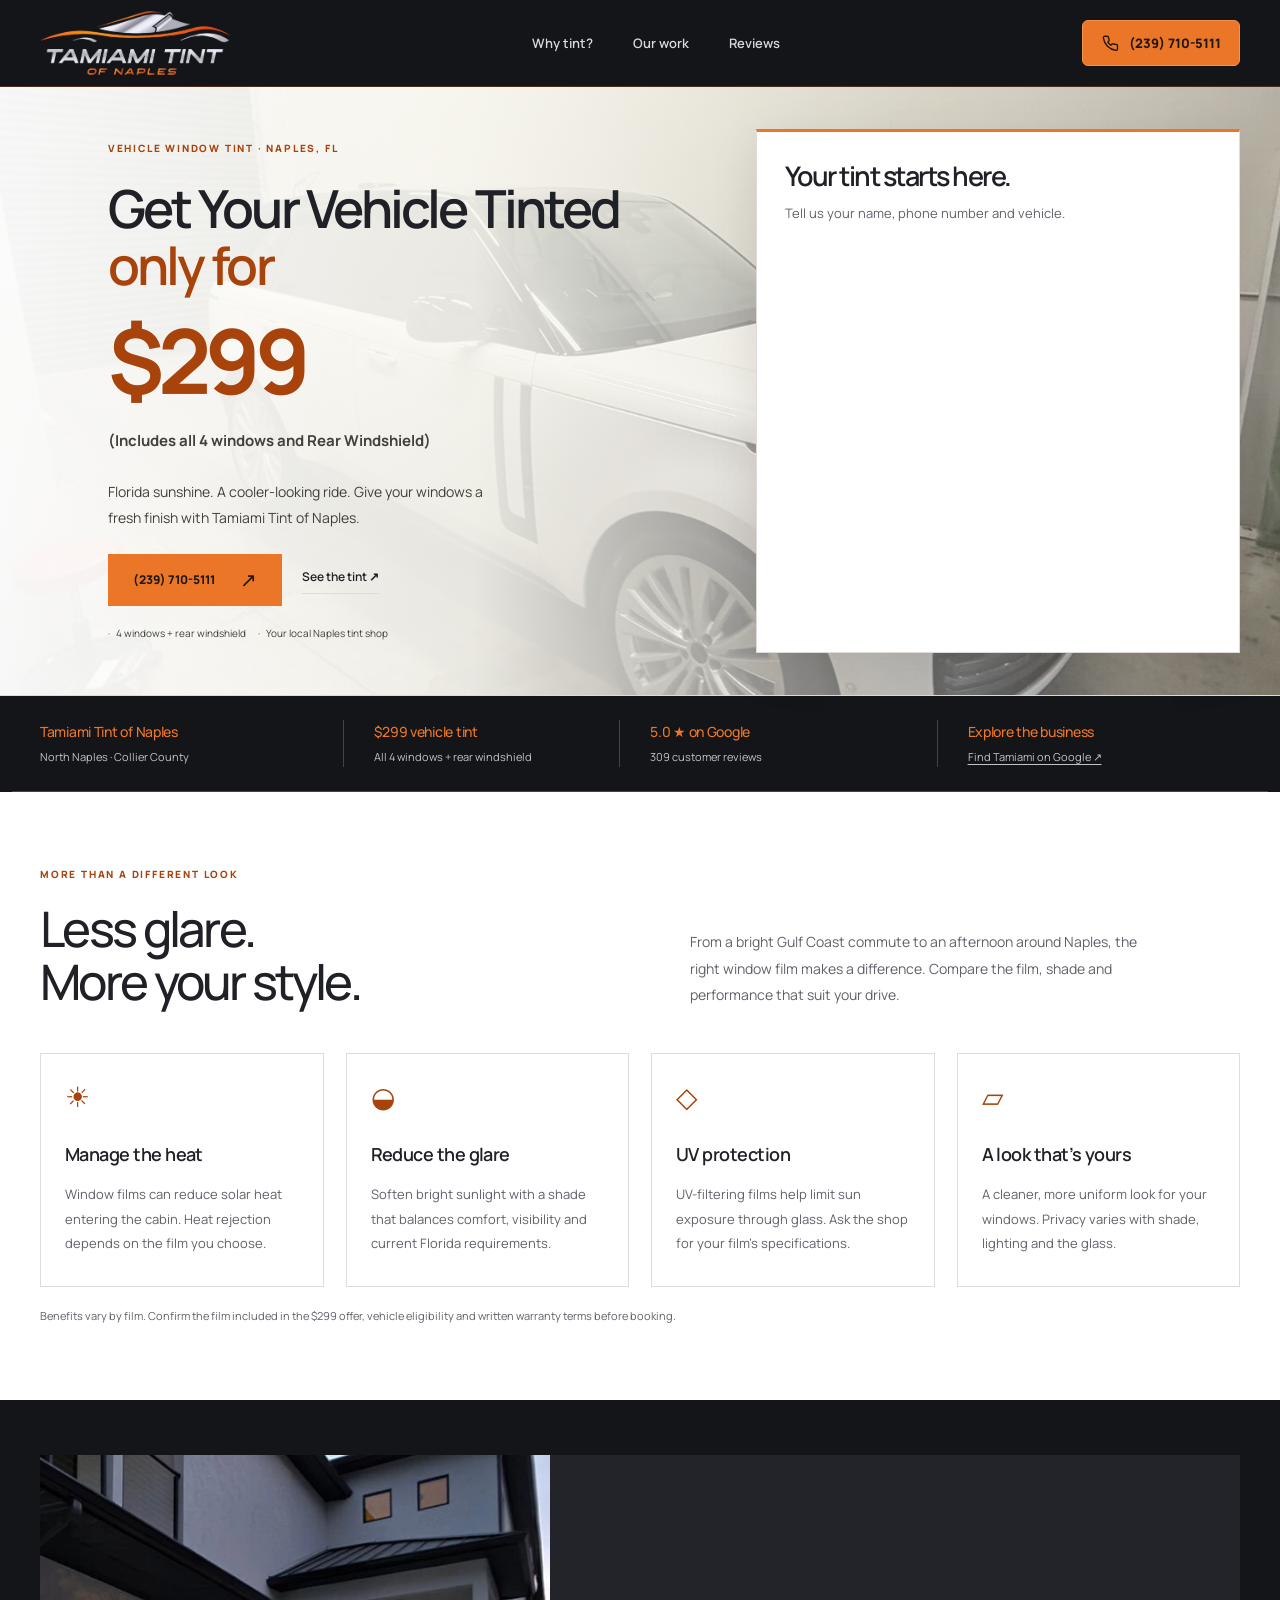
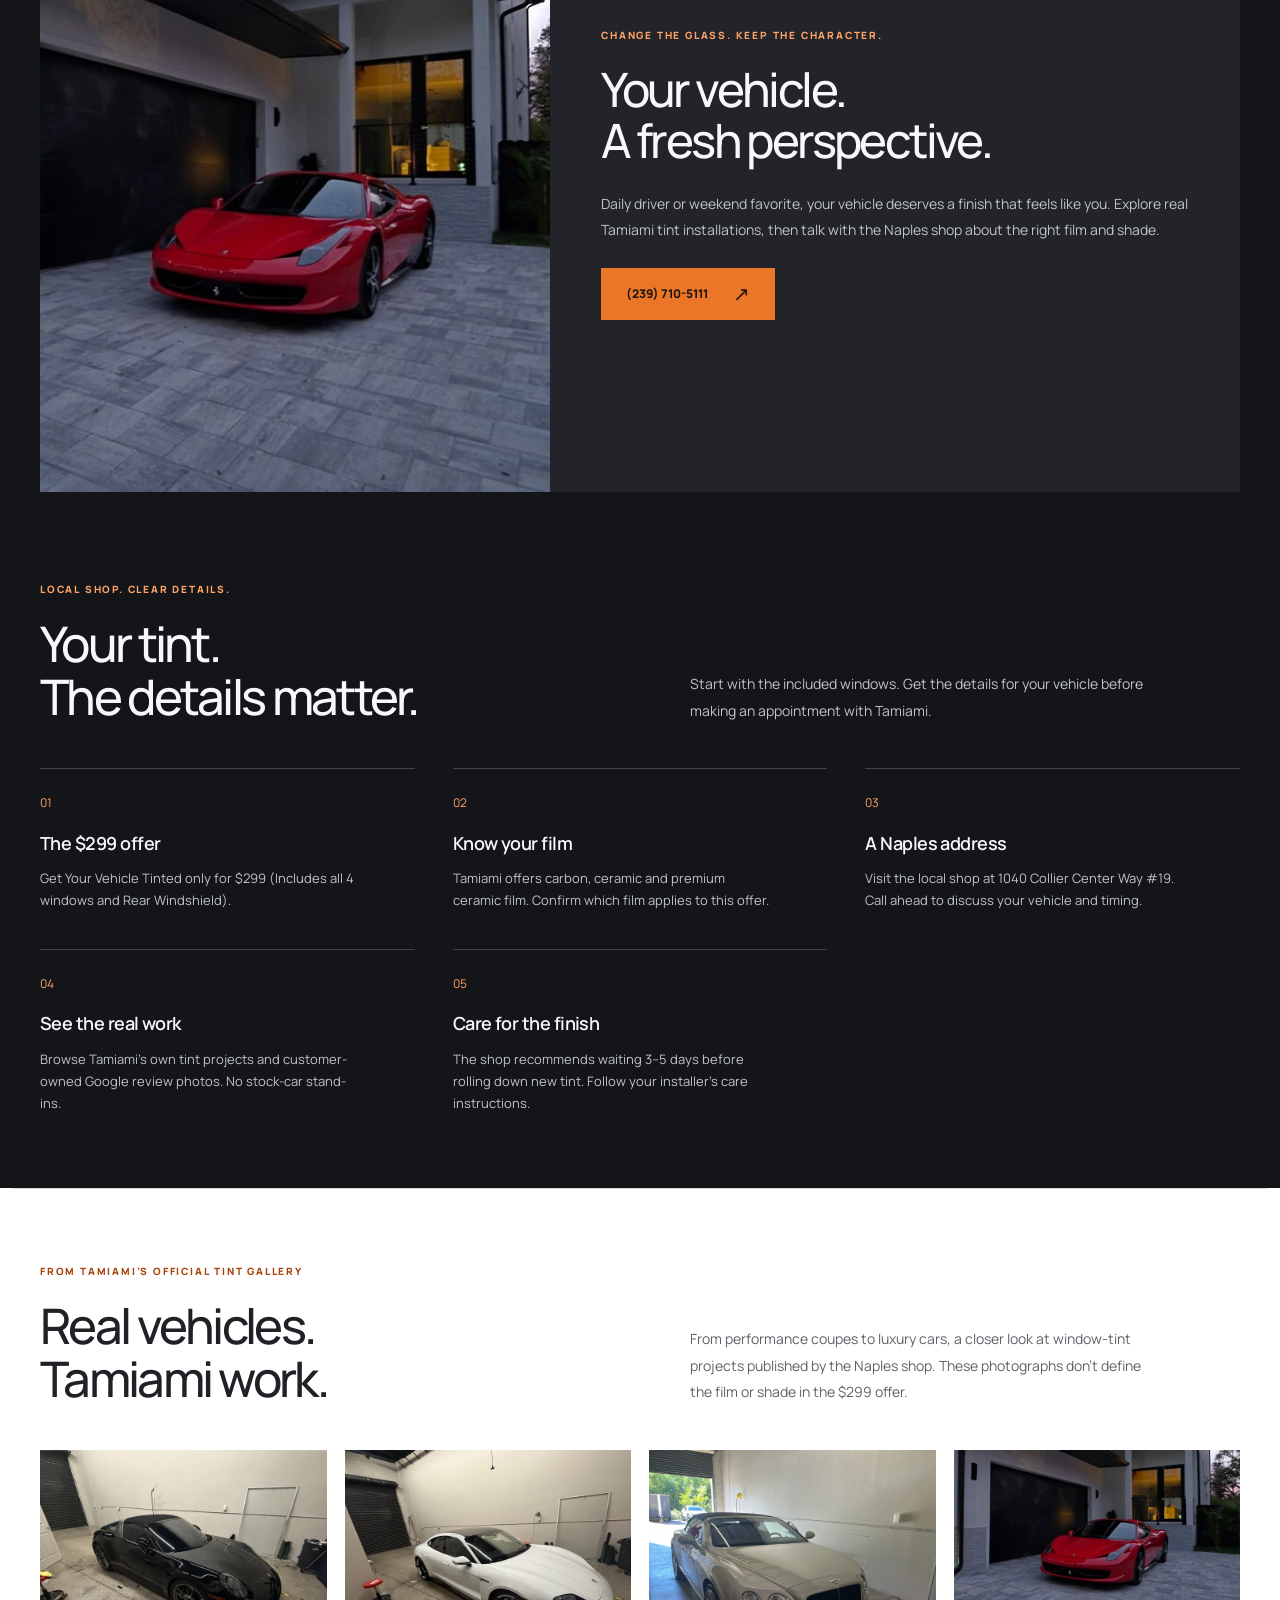
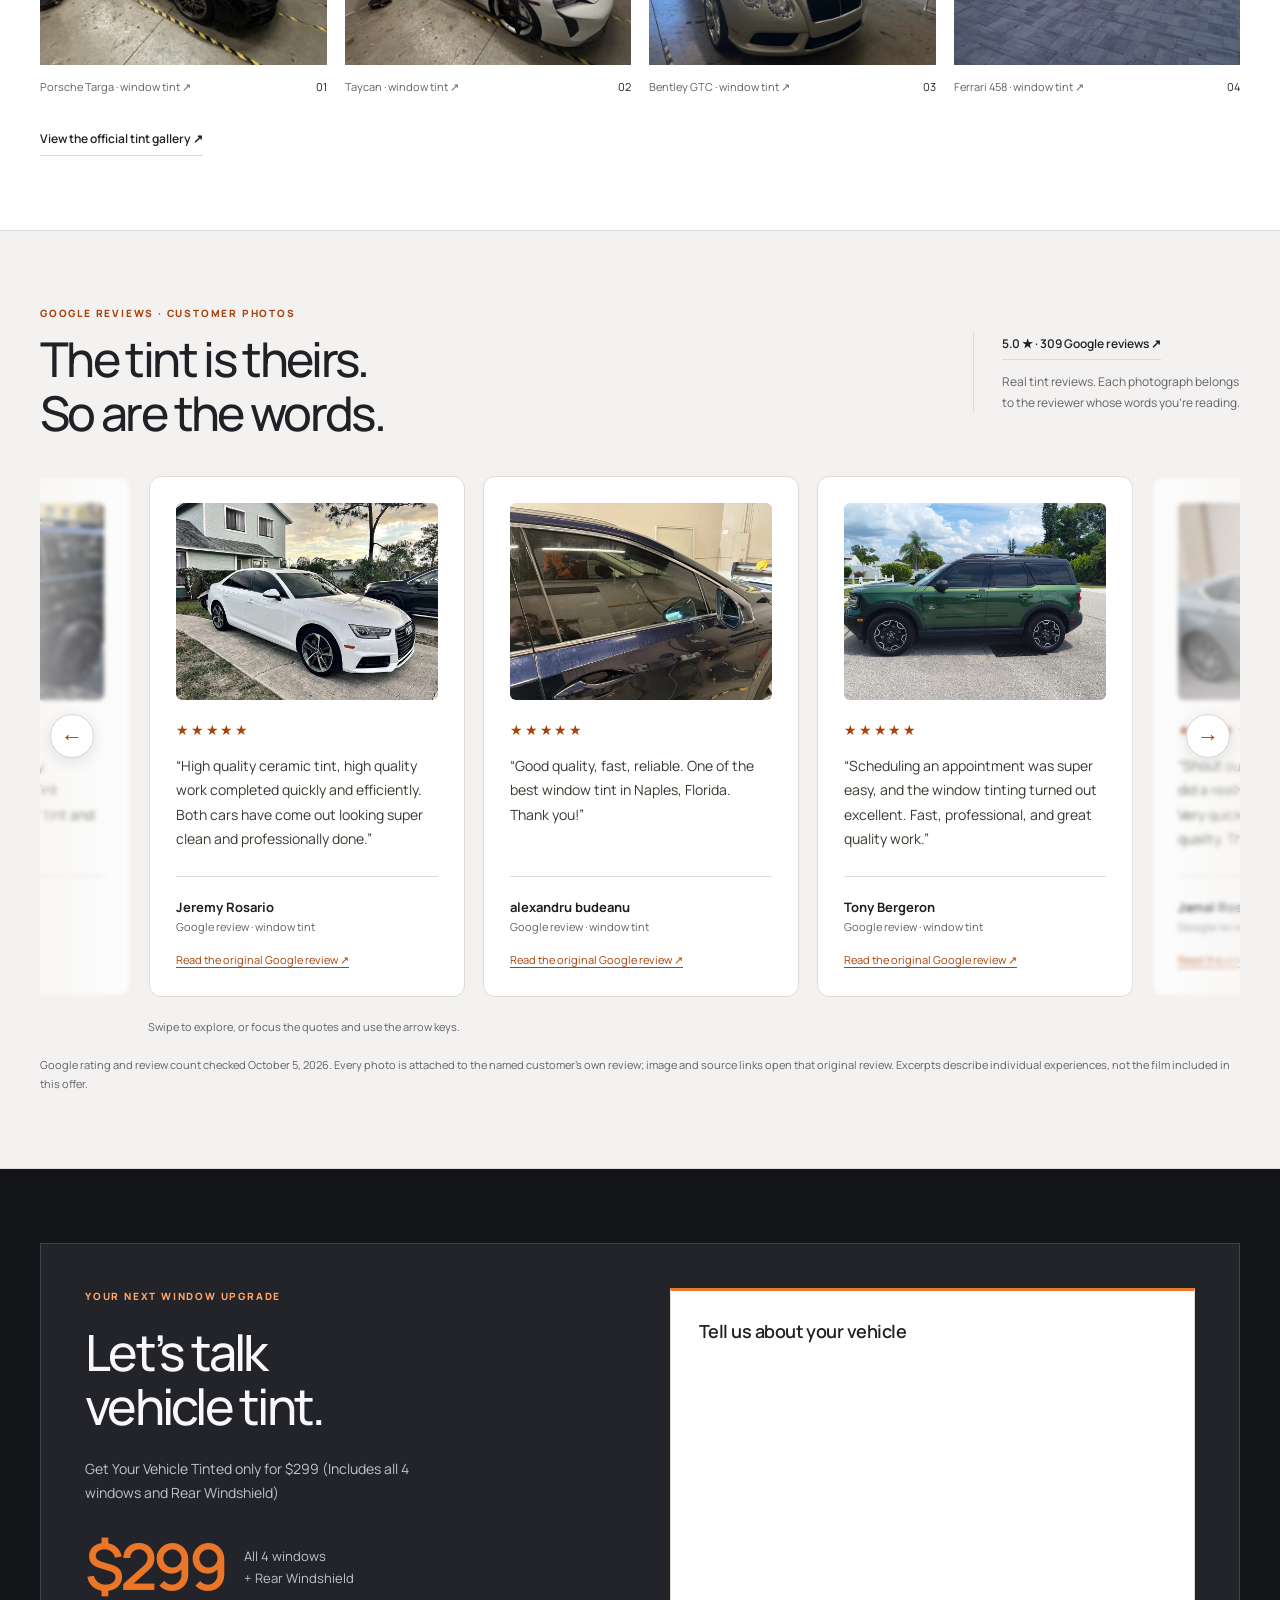
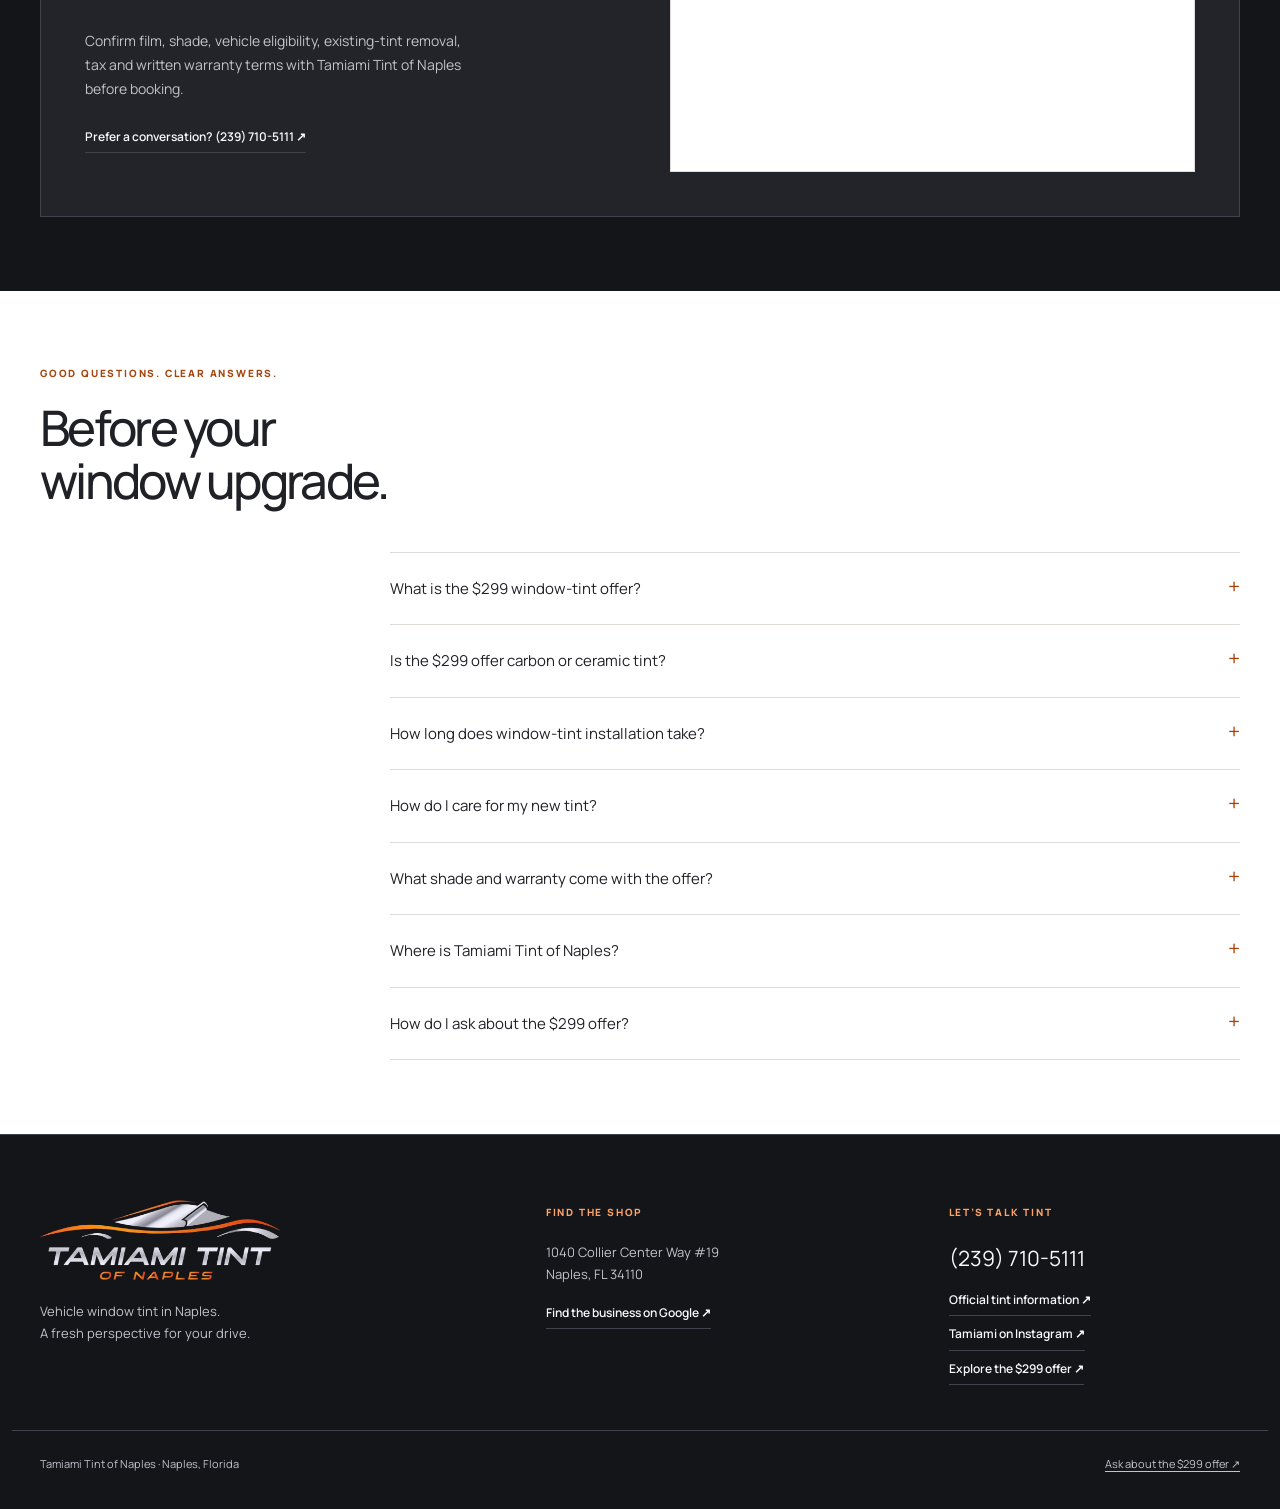
==== commit b72f7484: "Connect Tamiami landing page to live GHL $299 tint form Co-Authored-By: Claude Opus 5.5 <noreply@ant" ====
--- a/index.html
+++ b/index.html
@@ -6,11 +6,15 @@
   <meta name="description" content="Get your vehicle tinted for $299 at Tamiami Tint of Naples. Includes all 4 windows and Rear Windshield. Explore the shop’s tint work and real Google customer reviews.">
   <meta name="robots" content="noindex, nofollow">
   <meta name="theme-color" content="#141519">
-  <meta http-equiv="Content-Security-Policy" content="default-src 'self'; script-src 'self'; style-src 'self' 'unsafe-inline'; img-src 'self'; font-src 'self'; connect-src 'none'; form-action 'none'; base-uri 'none'; object-src 'none'">
+  <meta http-equiv="Content-Security-Policy" content="default-src 'self'; script-src 'self' https://link.msgsndr.com; frame-src 'self' https://api.leadconnectorhq.com; style-src 'self' 'unsafe-inline'; img-src 'self'; font-src 'self'; connect-src 'none'; form-action 'none'; base-uri 'none'; object-src 'none'">
   <title>$299 Vehicle Window Tint | Tamiami Tint of Naples</title>
   <link rel="icon" href="assets/logo.png">
-  <link rel="stylesheet" href="page.css">
-  <script src="site.js" defer></script>
+  <link rel="preconnect" href="https://api.leadconnectorhq.com">
+  <link rel="preconnect" href="https://stcdn.leadconnectorhq.com" crossorigin>
+  <link rel="preconnect" href="https://link.msgsndr.com">
+  <link rel="stylesheet" href="page.css?v=ghl-299-crop">
+  <script src="site.js?v=ghl-299" defer></script>
+  <script src="https://link.msgsndr.com/js/form_embed.js" defer></script>
 </head>
 <body id="top">
   <a class="skip-link" href="#main">Skip to content</a>
@@ -37,13 +41,11 @@
         <aside class="daylight-card" aria-labelledby="hero-quote-title">
           <h2 id="hero-quote-title">Your tint starts here.</h2>
           <p>Tell us your name, phone number and vehicle.</p>
-          <form class="preview-form" aria-label="Vehicle tint inquiry preview">
-<label for="hero-name">Your name<input id="hero-name" name="name" autocomplete="name" placeholder="Full name" required maxlength="100"></label>
-<label for="hero-phone">Phone number<input id="hero-phone" name="phone" type="tel" autocomplete="tel" placeholder="(239) 555-0123" required maxlength="30"></label>
-<label for="hero-vehicle">Your vehicle<input id="hero-vehicle" name="vehicle" placeholder="Year, make and model" required maxlength="150"></label>
-<button class="button" type="submit">Preview my inquiry <span aria-hidden="true">↗</span></button>
-<p class="form-note">Design preview only. This form does not send or save your details. To contact Tamiami, <a href="tel:+12397105111">call (239) 710-5111</a>.</p>
-<p class="form-status" role="status" aria-live="polite"></p></form>
+          <div class="ghl-crop"><iframe class="ghl-form-frame" id="inline-iRwQGhRVDcJCZrMJeXNm"
+            src="https://api.leadconnectorhq.com/widget/form/iRwQGhRVDcJCZrMJeXNm"
+            title="Tinting (Google) - 299" height="424" loading="eager"
+            data-form-id="iRwQGhRVDcJCZrMJeXNm" data-form-name="Tinting (Google) - 299"
+            data-cookie-consent="true" data-cookie-consent-provider="auto"></iframe></div>
         </aside>
       </div>
     </section>
@@ -110,13 +112,14 @@
       <section id="quote" class="section container" aria-labelledby="quote-title">
         <div class="quote-layout">
           <div class="quote-copy"><span class="eyebrow">YOUR NEXT WINDOW UPGRADE</span><h2 id="quote-title">Let’s talk<br>vehicle tint.</h2><p>Get Your Vehicle Tinted only for $299 (Includes all 4 windows and Rear Windshield)</p><div class="quote-price"><strong>$299</strong><span>All 4 windows<br>+ Rear Windshield</span></div><p>Confirm film, shade, vehicle eligibility, existing-tint removal, tax and written warranty terms with Tamiami Tint of Naples before booking.</p><a class="text-link" href="tel:+12397105111">Prefer a conversation? (239) 710-5111 ↗</a></div>
-          <div class="quote-panel"><h3 id="lower-form-title">Tell us about your vehicle</h3><form class="preview-form" aria-label="Vehicle tint inquiry preview">
-<label for="lower-name">Your name<input id="lower-name" name="name" autocomplete="name" placeholder="Full name" required maxlength="100"></label>
-<label for="lower-phone">Phone number<input id="lower-phone" name="phone" type="tel" autocomplete="tel" placeholder="(239) 555-0123" required maxlength="30"></label>
-<label for="lower-vehicle">Your vehicle<input id="lower-vehicle" name="vehicle" placeholder="Year, make and model" required maxlength="150"></label>
-<button class="button" type="submit">Preview my inquiry <span aria-hidden="true">↗</span></button>
-<p class="form-note">Design preview only. This form does not send or save your details. To contact Tamiami, <a href="tel:+12397105111">call (239) 710-5111</a>.</p>
-<p class="form-status" role="status" aria-live="polite"></p></form></div>
+          <div class="quote-panel">
+            <h3 id="lower-form-title">Tell us about your vehicle</h3>
+            <div class="ghl-crop"><iframe class="ghl-form-frame" id="inline-iRwQGhRVDcJCZrMJeXNm-lower"
+              src="https://api.leadconnectorhq.com/widget/form/iRwQGhRVDcJCZrMJeXNm"
+              title="Tinting (Google) - 299" height="424" loading="eager"
+              data-form-id="iRwQGhRVDcJCZrMJeXNm" data-form-name="Tinting (Google) - 299"
+              data-cookie-consent="true" data-cookie-consent-provider="auto"></iframe></div>
+          </div>
         </div>
       </section>
     </div>
@@ -129,7 +132,7 @@
         <details><summary>How do I care for my new tint?</summary><p>Tamiami recommends keeping windows up for 3–5 days, longer in humid weather, and waiting 1–2 weeks before cleaning the inside glass. Use a soft microfiber cloth and ammonia-free cleaner. Follow the instructions given for your installation.</p></details>
         <details><summary>What shade and warranty come with the offer?</summary><p>Shade options and warranty coverage depend on the film and your vehicle. Ask for the specifications and written warranty terms before booking, and choose a configuration that meets current Florida requirements.</p></details>
         <details><summary>Where is Tamiami Tint of Naples?</summary><p>The shop is at 1040 Collier Center Way #19, Naples, FL 34110. Call <a href="tel:+12397105111">(239) 710-5111</a> or <a href="https://www.google.com/maps/search/?api=1&amp;query=1040+Collier+Center+Way+%2319%2C+Naples%2C+FL+34110" target="_blank" rel="noopener noreferrer">open directions on Google Maps</a>.</p></details>
-        <details><summary>Will this preview form contact the shop?</summary><p>No. This is a design preview and the forms do not send or save your details. Call <a href="tel:+12397105111">(239) 710-5111</a> to contact Tamiami, or use the <a href="https://naplesfltint.com/contact/" target="_blank" rel="noopener noreferrer">official contact page</a>.</p></details>
+        <details><summary>How do I ask about the $299 offer?</summary><p>Use the inquiry form above with your name, phone number and car details, or call <a href="tel:+12397105111">(239) 710-5111</a> to discuss your vehicle with Tamiami.</p></details>
       </div>
     </section>
   </main>
--- a/page.css
+++ b/page.css
@@ -52,18 +52,14 @@
 .hero-buttons .text-link { font-size: 12px; }
 .hero-assurance { display: flex; flex-wrap: wrap; gap: 12px; margin-top: 19px; font-size: 10px; color: #41413a; }
 .hero-assurance span::before { content: '·'; color: var(--accent-ink); margin-right: 6px; }
-.daylight-card, .quote-panel { --bg: #fff; --text: #202126; --muted: #606169; --line: #dedbd8; --accent: #ec7627; --accent-ink: #a7430b; --on-accent: #21170f; color: var(--text); min-width: 0; padding: 28px 0 0; background: var(--bg); border: 1px solid var(--line); border-top: 3px solid var(--accent); }
+.daylight-card, .quote-panel { --bg: #fff; --text: #202126; --muted: #606169; --line: #dedbd8; --accent: #ec7627; --accent-ink: #a7430b; --on-accent: #21170f; color: var(--text); min-width: 0; margin: 0; padding: 28px; background: var(--bg); border: 1px solid var(--line); border-top: 3px solid var(--accent); }
 .daylight-card { box-shadow: 0 15px 45px #21170f1a; }
 .daylight-card h2 { font-size: 27px; line-height: 1.2; font-weight: 600; }
 .daylight-card > p { font-size: 13px; margin: 10px 0 0; }
-.daylight-card h2, .daylight-card > p, .quote-panel h3 { margin-inline: 28px; }
-.preview-form { display: grid; gap: 15px; padding: 20px 28px 28px; }
-.preview-form label { display: grid; gap: 6px; font-size: 12px; font-weight: 700; }
-.preview-form input { width: 100%; min-width: 0; min-height: 48px; border: 1px solid var(--line); border-radius: 0; padding: 11px 12px; color: var(--text); background: #fff; }
-.preview-form .button { width: 100%; margin-top: 3px; }
-.form-note, .form-status { font-size: 11px; line-height: 1.7; }
-.form-note a { text-decoration: underline; text-underline-offset: 3px; }
-.form-status { color: var(--accent-ink); font-weight: 700; }
+/* Grey field shapes show while form_embed.js keeps the iframe hidden; the white form covers them once it loads. */
+.ghl-crop { overflow: hidden; min-height: 380px; margin-top: 20px; background: linear-gradient(#e9e8e6 0 0) 0 0 / 30% 10px, linear-gradient(#f2f1ef 0 0) 0 18px / 100% 44px, linear-gradient(#e9e8e6 0 0) 0 80px / 38% 10px, linear-gradient(#f2f1ef 0 0) 0 98px / 100% 44px, linear-gradient(#e9e8e6 0 0) 0 160px / 26% 10px, linear-gradient(#f2f1ef 0 0) 0 178px / 100% 44px, linear-gradient(#e9e8e6 0 0) 0 244px / 100% 48px; background-repeat: no-repeat; }
+/* Crops the padding and dashed outline set inside the GHL form. Delete once the form's padding is 0 and border removed in the GHL builder. */
+.ghl-form-frame { display: block; width: calc(100% + 84px); margin: -70px -42px -116px; border: 0; background: #fff; }
 .site-footer .brand img { width: 240px; height: 80px; }
 .portfolio-grid figcaption a:hover { text-decoration: underline; }
 .review-photo-link { display: block; }
@@ -204,9 +200,7 @@
   .daylight-backdrop { height: 390px; object-position: center 60%; mask-image: linear-gradient(#000 80%, transparent); }
   .daylight-hero::before { background: linear-gradient(90deg, #fffffff2 0%, #f9f8f1d6 55%, #f4f3ec99 100%); }
   .daylight-copy .hero-buttons .text-link, .hero-assurance { display: none; }
-  .daylight-card, .quote-panel { padding: 24px 0 0; }
-  .daylight-card h2, .daylight-card > p, .quote-panel h3 { margin-inline: 20px; }
-  .preview-form { padding: 20px; }
+  .daylight-card, .quote-panel { padding: 24px 20px; }
   .daylight-card h2 { font-size: 26px; }
   .studio-trust { grid-template-columns: minmax(0, 1fr) minmax(0, 1fr); gap: 20px 0; padding-block: 25px; }
   .studio-trust > div:nth-child(3) { padding-left: 0; border-left: 0; }
@@ -259,9 +253,7 @@
   .brand small { font-size: 6px; }
   .header-call { font-size: 11px; }
   .daylight-offer strong { font-size: 82px; }
-  .daylight-card, .quote-panel { padding: 22px 0 0; }
-  .daylight-card h2, .daylight-card > p, .quote-panel h3 { margin-inline: 16px; }
-  .preview-form { padding: 20px 16px 22px; }
+  .daylight-card, .quote-panel { padding: 22px 16px; }
   .benefit-grid, .why-grid { grid-template-columns: minmax(0, 1fr); }
   .quote-layout { padding: 24px 0 0; }
   .quote-copy { padding-inline: 14px; }
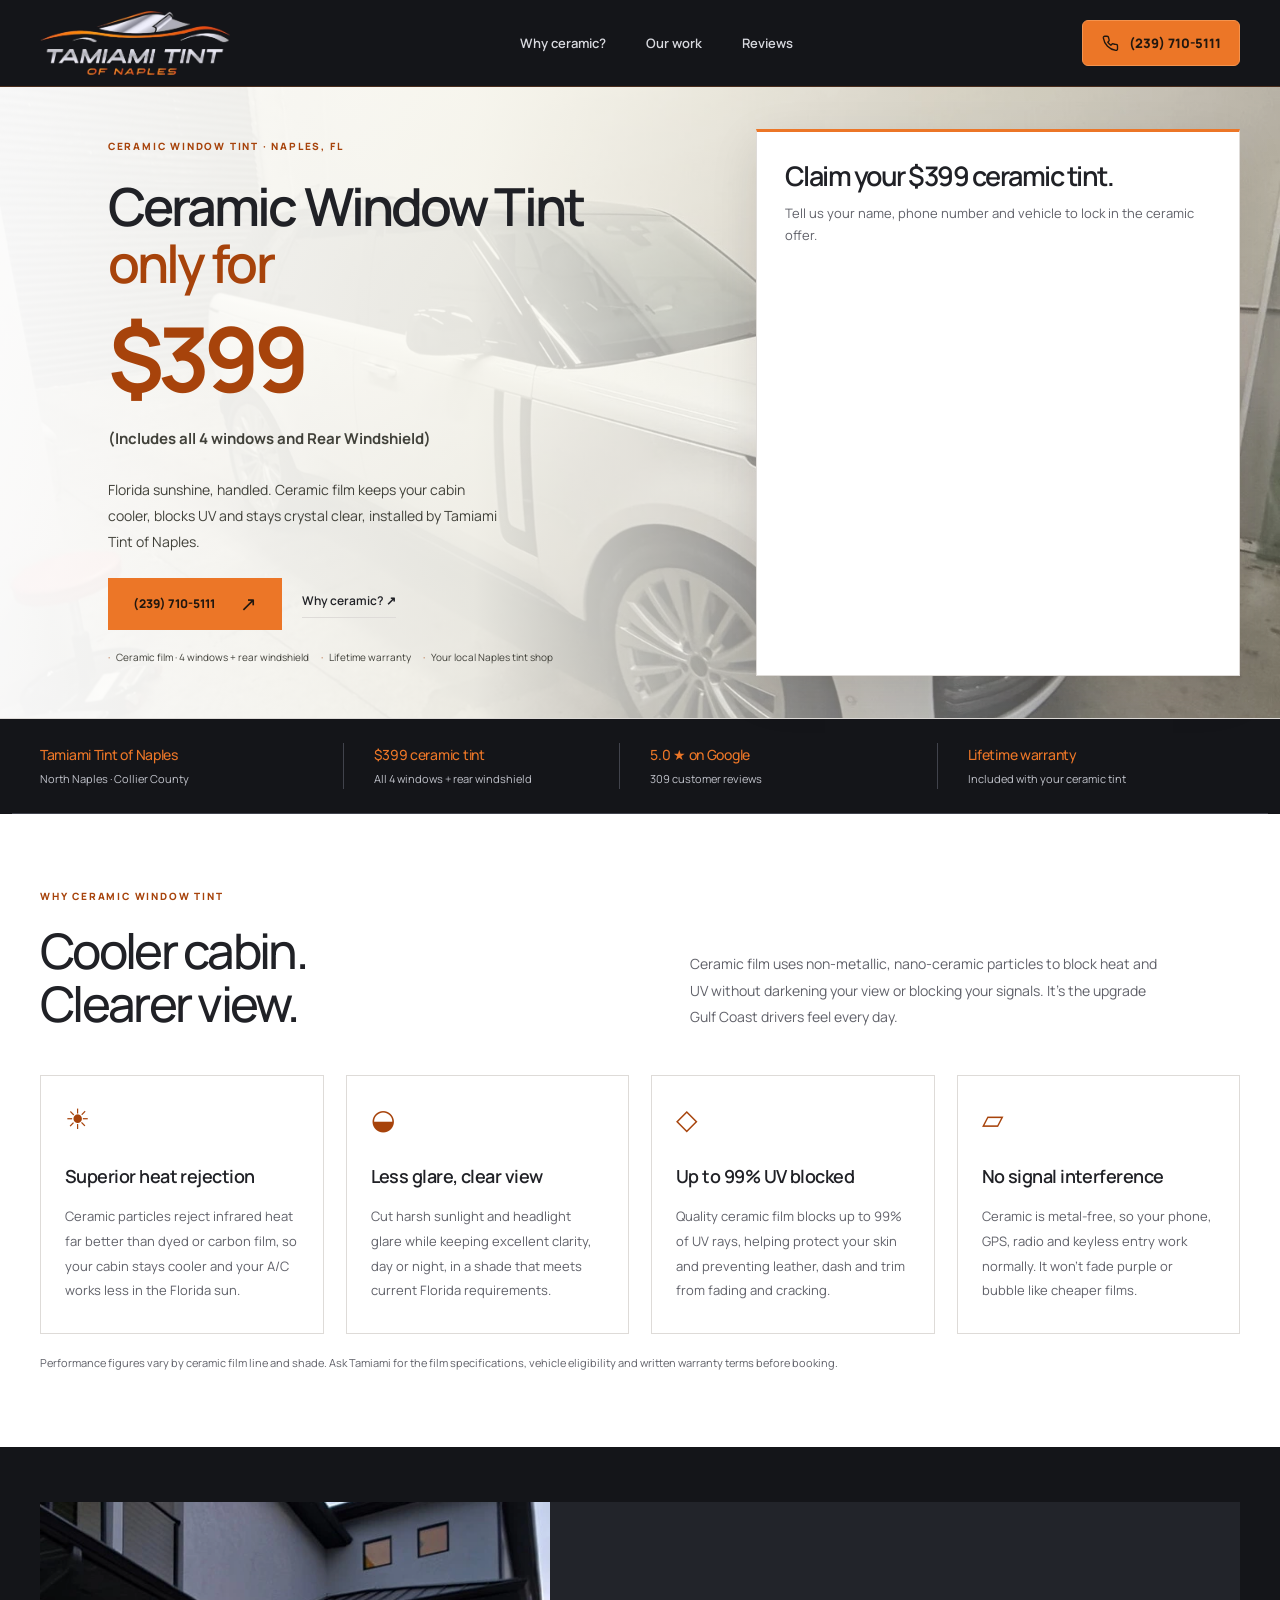
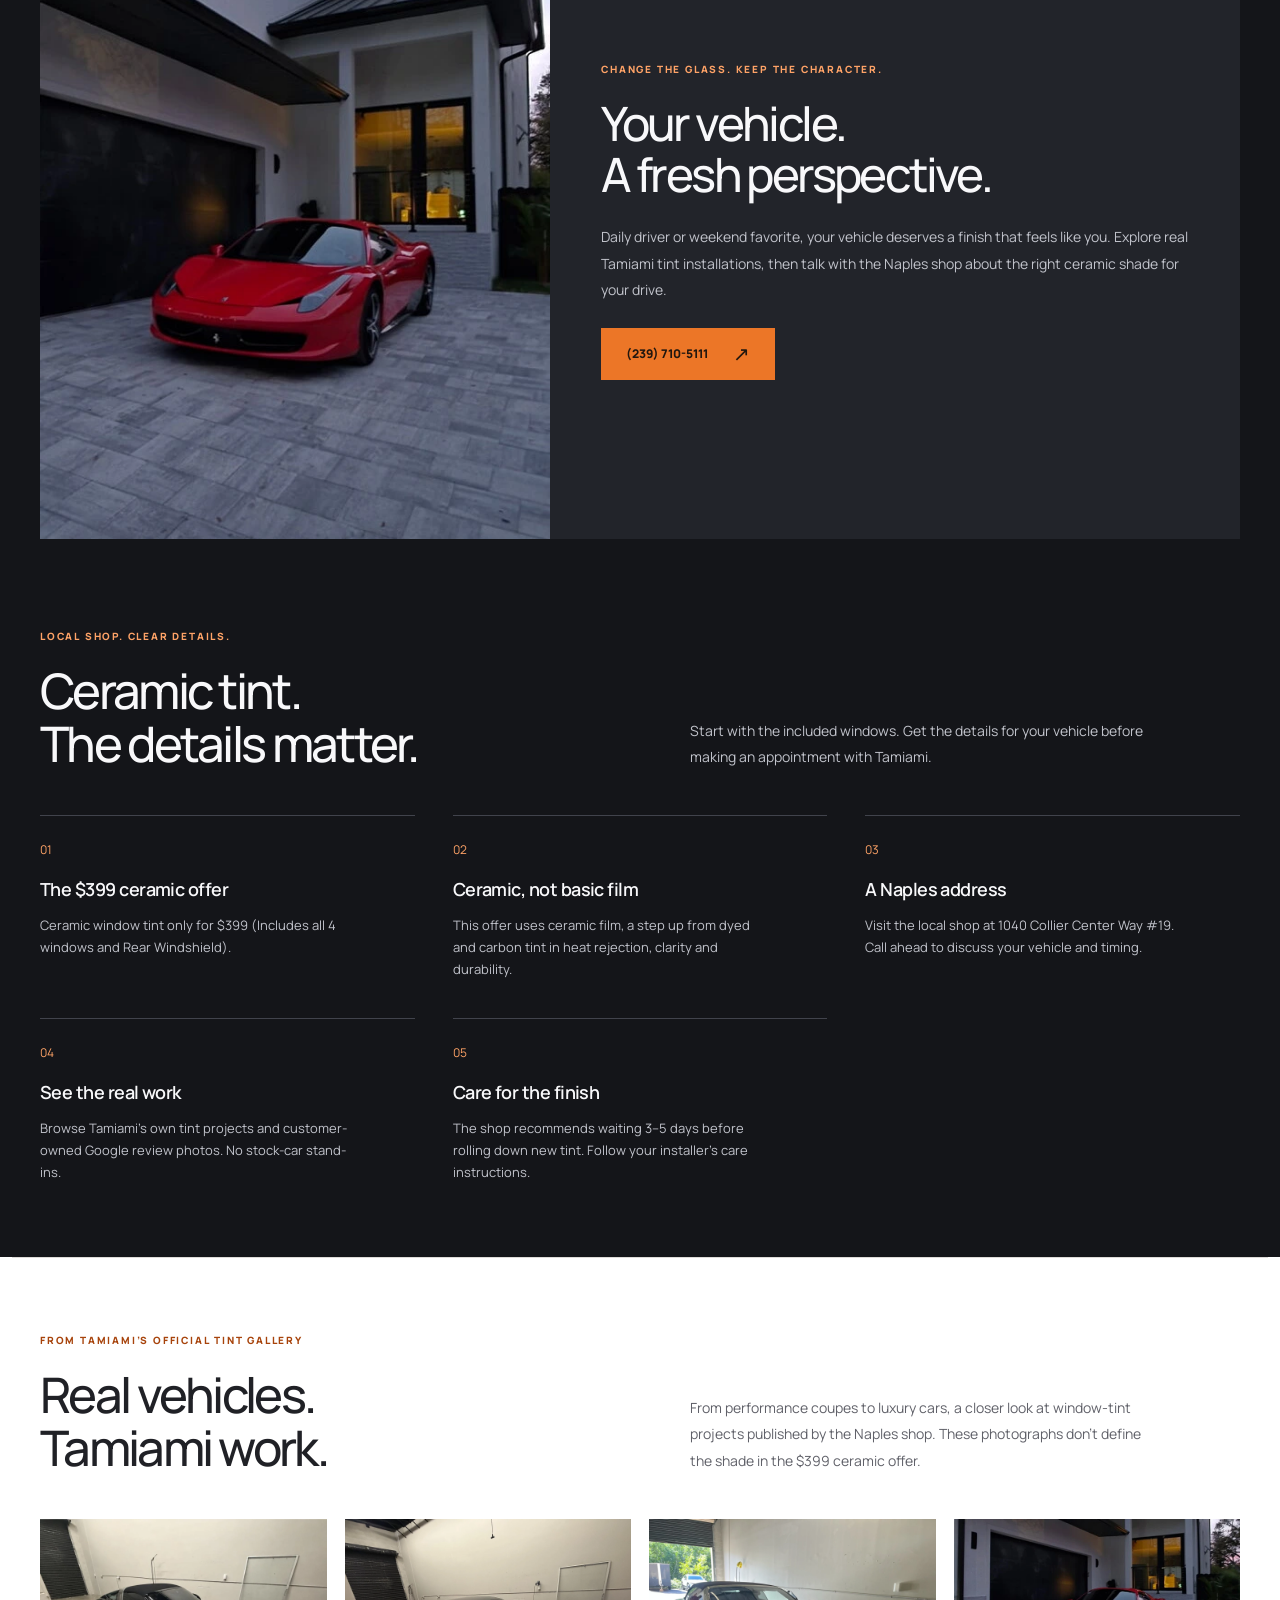
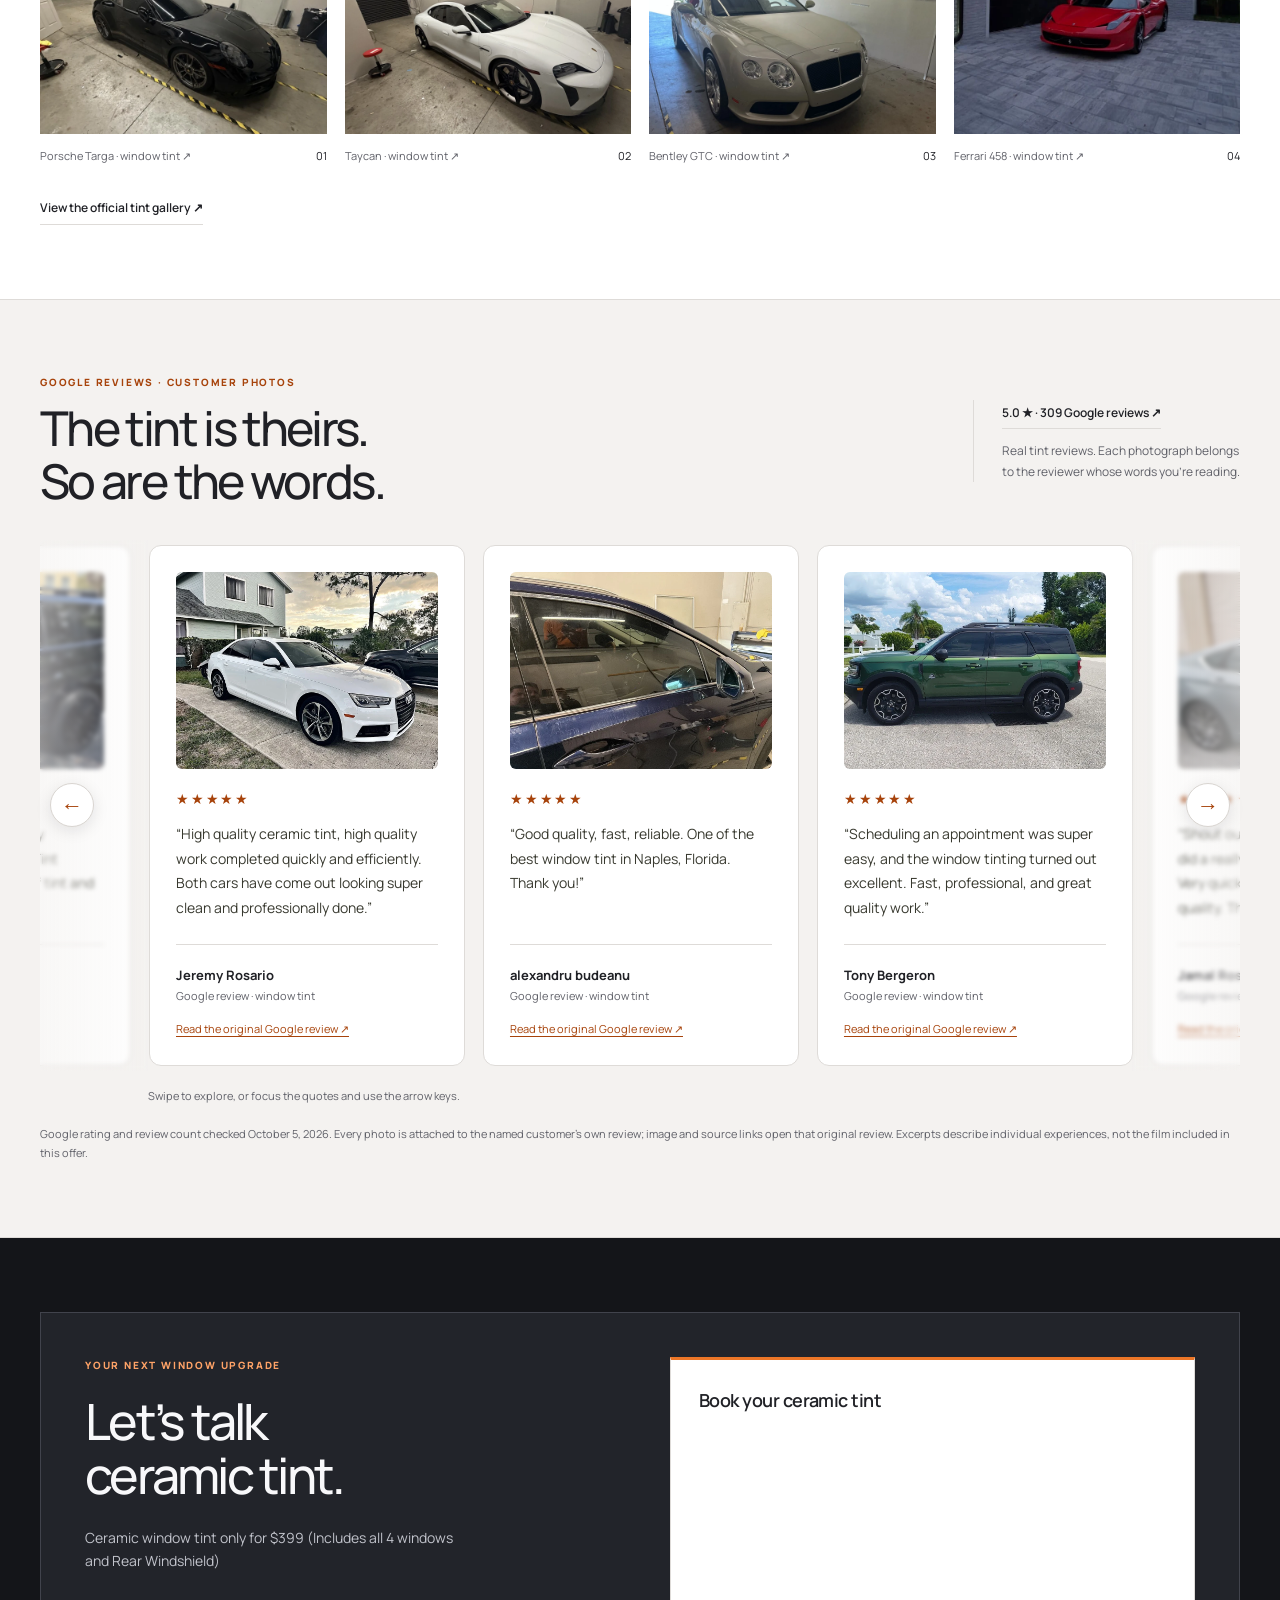
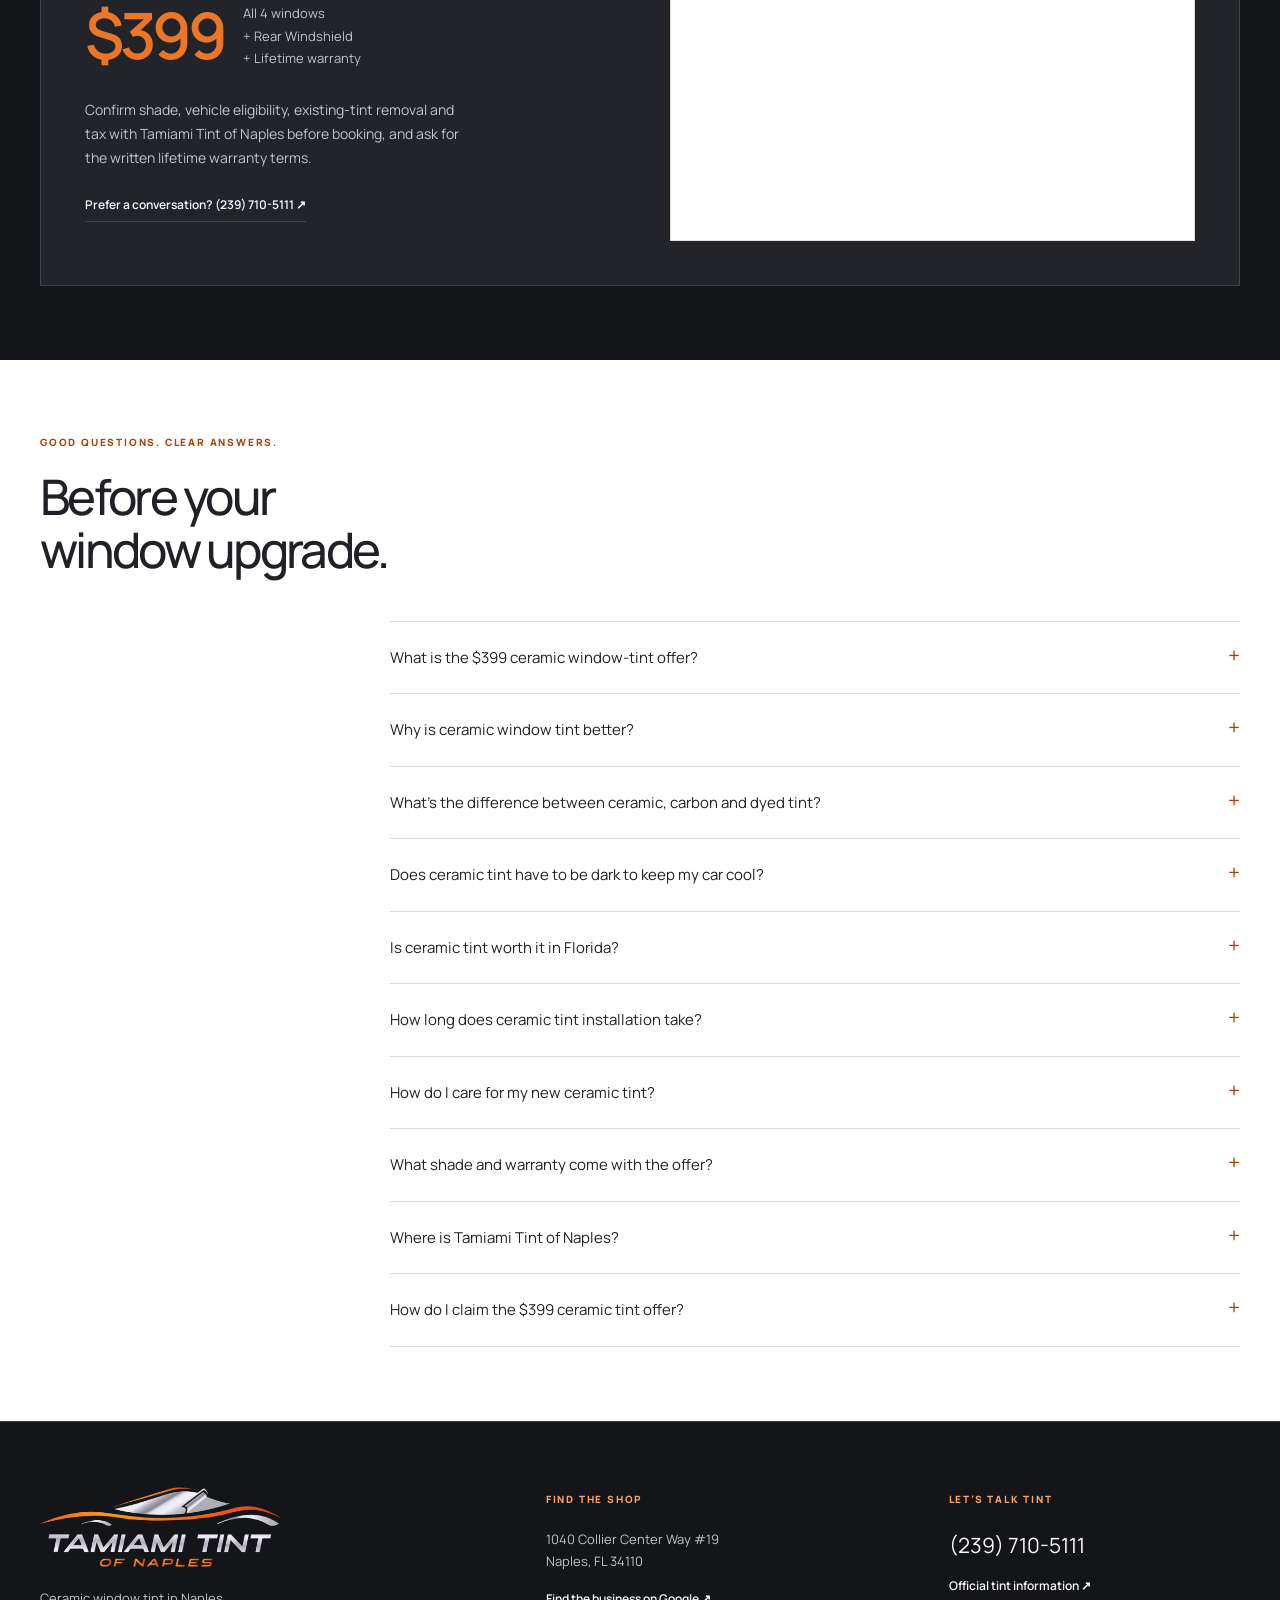
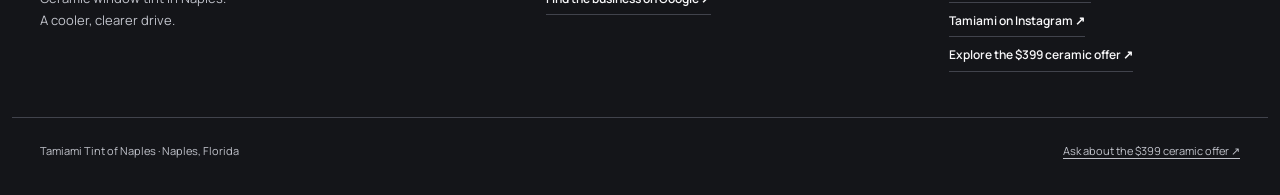
==== commit d116ff78: "Publish latest Tamiami ceramic tint and lifetime warranty updates" ====
--- a/index.html
+++ b/index.html
@@ -3,17 +3,17 @@
 <head>
   <meta charset="UTF-8">
   <meta name="viewport" content="width=device-width, initial-scale=1">
-  <meta name="description" content="Get your vehicle tinted for $299 at Tamiami Tint of Naples. Includes all 4 windows and Rear Windshield. Explore the shop’s tint work and real Google customer reviews.">
+  <meta name="description" content="Ceramic window tint for $399 at Tamiami Tint of Naples. Includes all 4 windows and Rear Windshield. Better heat rejection, UV protection and clarity. See real work and Google reviews.">
   <meta name="robots" content="noindex, nofollow">
   <meta name="theme-color" content="#141519">
   <meta http-equiv="Content-Security-Policy" content="default-src 'self'; script-src 'self' https://link.msgsndr.com; frame-src 'self' https://api.leadconnectorhq.com; style-src 'self' 'unsafe-inline'; img-src 'self'; font-src 'self'; connect-src 'none'; form-action 'none'; base-uri 'none'; object-src 'none'">
-  <title>$299 Vehicle Window Tint | Tamiami Tint of Naples</title>
+  <title>$399 Ceramic Window Tint | Tamiami Tint of Naples</title>
   <link rel="icon" href="assets/logo.png">
   <link rel="preconnect" href="https://api.leadconnectorhq.com">
   <link rel="preconnect" href="https://stcdn.leadconnectorhq.com" crossorigin>
   <link rel="preconnect" href="https://link.msgsndr.com">
-  <link rel="stylesheet" href="page.css?v=ghl-299-crop">
-  <script src="site.js?v=ghl-299" defer></script>
+  <link rel="stylesheet" href="page.css?v=ghl-399-sticky">
+  <script src="site.js?v=ghl-399" defer></script>
   <script src="https://link.msgsndr.com/js/form_embed.js" defer></script>
 </head>
 <body id="top">
@@ -21,7 +21,7 @@
   <header class="site-header">
     <div class="header-inner container">
       <a class="brand" href="#top" aria-label="Tamiami Tint of Naples home"><img src="assets/logo.png" alt="Tamiami Tint of Naples" width="910" height="303"></a>
-      <nav class="desktop-nav" aria-label="Main navigation"><a href="#benefits">Why tint?</a><a href="#portfolio">Our work</a><a href="#reviews">Reviews</a></nav>
+      <nav class="desktop-nav" aria-label="Main navigation"><a href="#benefits">Why ceramic?</a><a href="#portfolio">Our work</a><a href="#reviews">Reviews</a></nav>
       <a class="header-call" href="tel:+12397105111"><span class="phone-symbol" aria-hidden="true"><svg viewBox="0 0 24 24" width="18" height="18" fill="none" stroke="currentColor" stroke-width="1.8" stroke-linecap="round" stroke-linejoin="round"><path d="M22 16.9v3a2 2 0 0 1-2.2 2A19.8 19.8 0 0 1 3.1 5.2 2 2 0 0 1 5.1 3h3a2 2 0 0 1 2 1.7c.1 1 .4 1.9.7 2.8a2 2 0 0 1-.5 2.1L9 10.9a16 16 0 0 0 4.1 4.1l1.3-1.3a2 2 0 0 1 2.1-.5c.9.3 1.8.6 2.8.7a2 2 0 0 1 2.7 2z"/></svg></span> (239) 710-5111</a>
     </div>
   </header>
@@ -30,17 +30,17 @@
       <img class="daylight-backdrop" src="assets/tint-range-rover.webp" alt="" width="1600" height="1200" fetchpriority="high">
       <div class="container daylight-grid">
         <div class="daylight-copy">
-          <span class="eyebrow">VEHICLE WINDOW TINT · NAPLES, FL</span>
-          <h1 id="daylight-title">Get Your Vehicle Tinted <span>only for</span></h1>
-          <div class="daylight-offer"><strong>$299</strong></div>
+          <span class="eyebrow">CERAMIC WINDOW TINT · NAPLES, FL</span>
+          <h1 id="daylight-title">Ceramic Window Tint <span>only for</span></h1>
+          <div class="daylight-offer"><strong>$399</strong></div>
           <p class="included">(Includes all 4 windows and Rear Windshield)</p>
-          <p>Florida sunshine. A cooler-looking ride. Give your windows a fresh finish with Tamiami Tint of Naples.</p>
-          <div class="hero-buttons"><a class="button" href="tel:+12397105111">(239) 710-5111 <span aria-hidden="true">↗</span></a><a class="text-link" href="#portfolio">See the tint <span aria-hidden="true">↗</span></a></div>
-          <div class="hero-assurance"><span>4 windows + rear windshield</span><span>Your local Naples tint shop</span></div>
+          <p>Florida sunshine, handled. Ceramic film keeps your cabin cooler, blocks UV and stays crystal clear, installed by Tamiami Tint of Naples.</p>
+          <div class="hero-buttons"><a class="button" href="tel:+12397105111">(239) 710-5111 <span aria-hidden="true">↗</span></a><a class="text-link" href="#benefits">Why ceramic? <span aria-hidden="true">↗</span></a></div>
+          <div class="hero-assurance"><span>Ceramic film · 4 windows + rear windshield</span><span>Lifetime warranty</span><span>Your local Naples tint shop</span></div>
         </div>
         <aside class="daylight-card" aria-labelledby="hero-quote-title">
-          <h2 id="hero-quote-title">Your tint starts here.</h2>
-          <p>Tell us your name, phone number and vehicle.</p>
+          <h2 id="hero-quote-title">Claim your $399 ceramic tint.</h2>
+          <p>Tell us your name, phone number and vehicle to lock in the ceramic offer.</p>
           <div class="ghl-crop"><iframe class="ghl-form-frame" id="inline-iRwQGhRVDcJCZrMJeXNm"
             src="https://api.leadconnectorhq.com/widget/form/iRwQGhRVDcJCZrMJeXNm"
             title="Tinting (Google) - 299" height="424" loading="eager"
@@ -52,33 +52,33 @@
     <div class="daylight-dark">
       <div class="studio-trust container">
         <div><strong>Tamiami Tint of Naples</strong><small>North Naples · Collier County</small></div>
-        <div><strong>$299 vehicle tint</strong><small>All 4 windows + rear windshield</small></div>
+        <div><strong>$399 ceramic tint</strong><small>All 4 windows + rear windshield</small></div>
         <div><strong>5.0 ★ on Google</strong><small>309 customer reviews</small></div>
-        <div><strong>Explore the business</strong><small><a href="https://www.google.com/search?kgmid=/g/11yf5cpnbx&amp;q=Tamiami+Tint+Of+Naples" target="_blank" rel="noopener noreferrer">Find Tamiami on Google ↗</a></small></div>
+        <div><strong>Lifetime warranty</strong><small>Included with your ceramic tint</small></div>
       </div>
     </div>
     <section id="benefits" class="section container" aria-labelledby="benefits-title">
-      <div class="section-heading"><span class="eyebrow">MORE THAN A DIFFERENT LOOK</span><h2 id="benefits-title">Less glare.<br>More your style.</h2><p>From a bright Gulf Coast commute to an afternoon around Naples, the right window film makes a difference. Compare the film, shade and performance that suit your drive.</p></div>
+      <div class="section-heading"><span class="eyebrow">WHY CERAMIC WINDOW TINT</span><h2 id="benefits-title">Cooler cabin.<br>Clearer view.</h2><p>Ceramic film uses non-metallic, nano-ceramic particles to block heat and UV without darkening your view or blocking your signals. It’s the upgrade Gulf Coast drivers feel every day.</p></div>
       <div class="benefit-grid">
-        <article class="benefit"><span class="benefit-icon" aria-hidden="true">☀</span><h3>Manage the heat</h3><p>Window films can reduce solar heat entering the cabin. Heat rejection depends on the film you choose.</p></article>
-        <article class="benefit"><span class="benefit-icon" aria-hidden="true">◒</span><h3>Reduce the glare</h3><p>Soften bright sunlight with a shade that balances comfort, visibility and current Florida requirements.</p></article>
-        <article class="benefit"><span class="benefit-icon" aria-hidden="true">◇</span><h3>UV protection</h3><p>UV-filtering films help limit sun exposure through glass. Ask the shop for your film’s specifications.</p></article>
-        <article class="benefit"><span class="benefit-icon" aria-hidden="true">▱</span><h3>A look that’s yours</h3><p>A cleaner, more uniform look for your windows. Privacy varies with shade, lighting and the glass.</p></article>
+        <article class="benefit"><span class="benefit-icon" aria-hidden="true">☀</span><h3>Superior heat rejection</h3><p>Ceramic particles reject infrared heat far better than dyed or carbon film, so your cabin stays cooler and your A/C works less in the Florida sun.</p></article>
+        <article class="benefit"><span class="benefit-icon" aria-hidden="true">◒</span><h3>Less glare, clear view</h3><p>Cut harsh sunlight and headlight glare while keeping excellent clarity, day or night, in a shade that meets current Florida requirements.</p></article>
+        <article class="benefit"><span class="benefit-icon" aria-hidden="true">◇</span><h3>Up to 99% UV blocked</h3><p>Quality ceramic film blocks up to 99% of UV rays, helping protect your skin and preventing leather, dash and trim from fading and cracking.</p></article>
+        <article class="benefit"><span class="benefit-icon" aria-hidden="true">▱</span><h3>No signal interference</h3><p>Ceramic is metal-free, so your phone, GPS, radio and keyless entry work normally. It won’t fade purple or bubble like cheaper films.</p></article>
       </div>
-      <p class="fine-print">Benefits vary by film. Confirm the film included in the $299 offer, vehicle eligibility and written warranty terms before booking.</p>
+      <p class="fine-print">Performance figures vary by ceramic film line and shade. Ask Tamiami for the film specifications, vehicle eligibility and written warranty terms before booking.</p>
     </section>
     <div class="daylight-dark daylight-story">
       <div class="container">
         <section class="studio-statement" aria-labelledby="story-title">
           <img src="assets/story-ferrari.webp" alt="Red Ferrari 458 with tinted windows, photographed outside a Naples home after Tamiami’s window-tint installation" width="560" height="700" loading="lazy">
-          <div><span class="eyebrow">CHANGE THE GLASS. KEEP THE CHARACTER.</span><h2 id="story-title">Your vehicle.<br>A fresh perspective.</h2><p>Daily driver or weekend favorite, your vehicle deserves a finish that feels like you. Explore real Tamiami tint installations, then talk with the Naples shop about the right film and shade.</p><div class="hero-buttons"><a class="button" href="tel:+12397105111">(239) 710-5111 <span aria-hidden="true">↗</span></a></div></div>
+          <div><span class="eyebrow">CHANGE THE GLASS. KEEP THE CHARACTER.</span><h2 id="story-title">Your vehicle.<br>A fresh perspective.</h2><p>Daily driver or weekend favorite, your vehicle deserves a finish that feels like you. Explore real Tamiami tint installations, then talk with the Naples shop about the right ceramic shade for your drive.</p><div class="hero-buttons"><a class="button" href="tel:+12397105111">(239) 710-5111 <span aria-hidden="true">↗</span></a></div></div>
         </section>
       </div>
       <section id="why" class="section container" aria-labelledby="why-title">
-        <div class="section-heading"><span class="eyebrow">LOCAL SHOP. CLEAR DETAILS.</span><h2 id="why-title">Your tint.<br>The details matter.</h2><p>Start with the included windows. Get the details for your vehicle before making an appointment with Tamiami.</p></div>
+        <div class="section-heading"><span class="eyebrow">LOCAL SHOP. CLEAR DETAILS.</span><h2 id="why-title">Ceramic tint.<br>The details matter.</h2><p>Start with the included windows. Get the details for your vehicle before making an appointment with Tamiami.</p></div>
         <div class="why-grid">
-          <article class="reason"><span class="reason-number">01</span><h3>The $299 offer</h3><p>Get Your Vehicle Tinted only for $299 (Includes all 4 windows and Rear Windshield).</p></article>
-          <article class="reason"><span class="reason-number">02</span><h3>Know your film</h3><p>Tamiami offers carbon, ceramic and premium ceramic film. Confirm which film applies to this offer.</p></article>
+          <article class="reason"><span class="reason-number">01</span><h3>The $399 ceramic offer</h3><p>Ceramic window tint only for $399 (Includes all 4 windows and Rear Windshield).</p></article>
+          <article class="reason"><span class="reason-number">02</span><h3>Ceramic, not basic film</h3><p>This offer uses ceramic film, a step up from dyed and carbon tint in heat rejection, clarity and durability.</p></article>
           <article class="reason"><span class="reason-number">03</span><h3>A Naples address</h3><p>Visit the local shop at 1040 Collier Center Way #19. Call ahead to discuss your vehicle and timing.</p></article>
           <article class="reason"><span class="reason-number">04</span><h3>See the real work</h3><p>Browse Tamiami’s own tint projects and customer-owned Google review photos. No stock-car stand-ins.</p></article>
           <article class="reason"><span class="reason-number">05</span><h3>Care for the finish</h3><p>The shop recommends waiting 3–5 days before rolling down new tint. Follow your installer’s care instructions.</p></article>
@@ -86,7 +86,7 @@
       </section>
     </div>
     <section id="portfolio" class="section container" aria-labelledby="portfolio-title">
-      <div class="section-heading"><span class="eyebrow">FROM TAMIAMI’S OFFICIAL TINT GALLERY</span><h2 id="portfolio-title">Real vehicles.<br>Tamiami work.</h2><p>From performance coupes to luxury cars, a closer look at window-tint projects published by the Naples shop. These photographs don’t define the film or shade in the $299 offer.</p></div>
+      <div class="section-heading"><span class="eyebrow">FROM TAMIAMI’S OFFICIAL TINT GALLERY</span><h2 id="portfolio-title">Real vehicles.<br>Tamiami work.</h2><p>From performance coupes to luxury cars, a closer look at window-tint projects published by the Naples shop. These photographs don’t define the shade in the $399 ceramic offer.</p></div>
       <div class="portfolio-grid">
         <figure><img src="assets/tint-targa.webp" alt="Black Porsche 911 Targa with tinted glass inside Tamiami’s Naples shop" width="1440" height="1080" loading="lazy"><figcaption><a href="https://naplesfltint.com/vehicles/porsche/porsche-911-targa-black/" target="_blank" rel="noopener noreferrer">Porsche Targa · window tint ↗</a><span>01</span></figcaption></figure>
         <figure><img src="assets/tint-taycan.webp" alt="White Porsche Taycan with freshly tinted windows at Tamiami Tint of Naples" width="1440" height="1080" loading="lazy"><figcaption><a href="https://naplesfltint.com/vehicles/porsche/porsche-taycan-white/" target="_blank" rel="noopener noreferrer">Taycan · window tint ↗</a><span>02</span></figcaption></figure>
@@ -111,9 +111,9 @@
     <div class="daylight-dark">
       <section id="quote" class="section container" aria-labelledby="quote-title">
         <div class="quote-layout">
-          <div class="quote-copy"><span class="eyebrow">YOUR NEXT WINDOW UPGRADE</span><h2 id="quote-title">Let’s talk<br>vehicle tint.</h2><p>Get Your Vehicle Tinted only for $299 (Includes all 4 windows and Rear Windshield)</p><div class="quote-price"><strong>$299</strong><span>All 4 windows<br>+ Rear Windshield</span></div><p>Confirm film, shade, vehicle eligibility, existing-tint removal, tax and written warranty terms with Tamiami Tint of Naples before booking.</p><a class="text-link" href="tel:+12397105111">Prefer a conversation? (239) 710-5111 ↗</a></div>
-          <div class="quote-panel">
-            <h3 id="lower-form-title">Tell us about your vehicle</h3>
+          <div class="quote-copy"><span class="eyebrow">YOUR NEXT WINDOW UPGRADE</span><h2 id="quote-title">Let’s talk<br>ceramic tint.</h2><p>Ceramic window tint only for $399 (Includes all 4 windows and Rear Windshield)</p><div class="quote-price"><strong>$399</strong><span>All 4 windows<br>+ Rear Windshield<br>+ Lifetime warranty</span></div><p>Confirm shade, vehicle eligibility, existing-tint removal and tax with Tamiami Tint of Naples before booking, and ask for the written lifetime warranty terms.</p><a class="text-link" href="tel:+12397105111">Prefer a conversation? (239) 710-5111 ↗</a></div>
+          <div class="quote-panel" id="quote-form">
+            <h3 id="lower-form-title">Book your ceramic tint</h3>
             <div class="ghl-crop"><iframe class="ghl-form-frame" id="inline-iRwQGhRVDcJCZrMJeXNm-lower"
               src="https://api.leadconnectorhq.com/widget/form/iRwQGhRVDcJCZrMJeXNm"
               title="Tinting (Google) - 299" height="424" loading="eager"
@@ -126,23 +126,30 @@
     <section id="faq" class="section container" aria-labelledby="faq-title">
       <div class="section-heading"><span class="eyebrow">GOOD QUESTIONS. CLEAR ANSWERS.</span><h2 id="faq-title">Before your<br>window upgrade.</h2></div>
       <div class="faq-list">
-        <details><summary>What is the $299 window-tint offer?</summary><p>Get Your Vehicle Tinted only for $299 (Includes all 4 windows and Rear Windshield). The front windshield is not listed as included. Confirm vehicle eligibility, film, shade, removal charges and taxes with Tamiami before booking.</p></details>
-        <details><summary>Is the $299 offer carbon or ceramic tint?</summary><p>Tamiami’s website lists full sides and rear carbon tint starting at $299, ceramic starting at $399 and premium ceramic starting at $499. Confirm the film and exact terms for this promotional offer directly with the shop; ceramic is not promised here.</p></details>
-        <details><summary>How long does window-tint installation take?</summary><p>Timing depends on your vehicle, glass coverage, film and any existing-tint removal. Call Tamiami with your year, make and model for an estimate and appointment availability.</p></details>
-        <details><summary>How do I care for my new tint?</summary><p>Tamiami recommends keeping windows up for 3–5 days, longer in humid weather, and waiting 1–2 weeks before cleaning the inside glass. Use a soft microfiber cloth and ammonia-free cleaner. Follow the instructions given for your installation.</p></details>
-        <details><summary>What shade and warranty come with the offer?</summary><p>Shade options and warranty coverage depend on the film and your vehicle. Ask for the specifications and written warranty terms before booking, and choose a configuration that meets current Florida requirements.</p></details>
+        <details><summary>What is the $399 ceramic window-tint offer?</summary><p>Ceramic window tint only for $399 (Includes all 4 windows and Rear Windshield). The front windshield is not listed as included. Confirm vehicle eligibility, shade, removal charges and taxes with Tamiami before booking.</p></details>
+        <details><summary>Why is ceramic window tint better?</summary><p>Ceramic film uses non-metallic nano-ceramic particles instead of dye or metal. That means stronger infrared heat rejection, up to 99% UV protection, sharper clarity, no fading or purpling over time and no interference with phone, GPS or radio signals.</p></details>
+        <details><summary>What’s the difference between ceramic, carbon and dyed tint?</summary><p>Dyed film mainly darkens glass and can fade over time. Carbon film blocks more heat and won’t fade, but ceramic rejects the most heat at any given shade while staying clear and signal-friendly. Tamiami’s website lists carbon from $299, ceramic from $399 and premium ceramic from $499.</p></details>
+        <details><summary>Does ceramic tint have to be dark to keep my car cool?</summary><p>No. Ceramic film rejects heat through its particles, not just its darkness, so even a lighter shade can keep your cabin noticeably cooler while staying within Florida tint limits.</p></details>
+        <details><summary>Is ceramic tint worth it in Florida?</summary><p>For Naples drivers, yes. Year-round sun means more heat, glare and UV exposure. Ceramic tint keeps the cabin cooler, eases the load on your A/C and protects your interior from fading.</p></details>
+        <details><summary>How long does ceramic tint installation take?</summary><p>Timing depends on your vehicle, glass coverage, film and any existing-tint removal. Call Tamiami with your year, make and model for an estimate and appointment availability.</p></details>
+        <details><summary>How do I care for my new ceramic tint?</summary><p>Tamiami recommends keeping windows up for 3–5 days, longer in humid weather, and waiting 1–2 weeks before cleaning the inside glass. Use a soft microfiber cloth and ammonia-free cleaner. Follow the instructions given for your installation.</p></details>
+        <details><summary>What shade and warranty come with the offer?</summary><p>The $399 ceramic tint comes with a lifetime warranty. Shade options depend on the ceramic film line and your vehicle. Ask for the film specifications and the written warranty terms before booking, and choose a configuration that meets current Florida requirements.</p></details>
         <details><summary>Where is Tamiami Tint of Naples?</summary><p>The shop is at 1040 Collier Center Way #19, Naples, FL 34110. Call <a href="tel:+12397105111">(239) 710-5111</a> or <a href="https://www.google.com/maps/search/?api=1&amp;query=1040+Collier+Center+Way+%2319%2C+Naples%2C+FL+34110" target="_blank" rel="noopener noreferrer">open directions on Google Maps</a>.</p></details>
-        <details><summary>How do I ask about the $299 offer?</summary><p>Use the inquiry form above with your name, phone number and car details, or call <a href="tel:+12397105111">(239) 710-5111</a> to discuss your vehicle with Tamiami.</p></details>
+        <details><summary>How do I claim the $399 ceramic tint offer?</summary><p>Use the inquiry form above with your name, phone number and car details, or call <a href="tel:+12397105111">(239) 710-5111</a> to discuss your vehicle with Tamiami.</p></details>
       </div>
     </section>
   </main>
   <footer class="site-footer">
     <div class="container footer-grid">
-      <div><a class="brand" href="#top"><img src="assets/logo.png" alt="Tamiami Tint of Naples" width="910" height="303"></a><p>Vehicle window tint in Naples.<br>A fresh perspective for your drive.</p></div>
+      <div><a class="brand" href="#top"><img src="assets/logo.png" alt="Tamiami Tint of Naples" width="910" height="303"></a><p>Ceramic window tint in Naples.<br>A cooler, clearer drive.</p></div>
       <div><span class="eyebrow">FIND THE SHOP</span><address>1040 Collier Center Way #19<br>Naples, FL 34110</address><a class="text-link" href="https://www.google.com/search?kgmid=/g/11yf5cpnbx&amp;q=Tamiami+Tint+Of+Naples" target="_blank" rel="noopener noreferrer">Find the business on Google ↗</a></div>
-      <div><span class="eyebrow">LET’S TALK TINT</span><a class="footer-phone" href="tel:+12397105111">(239) 710-5111</a><a class="text-link" href="https://naplesfltint.com/auto-window-tinting-naples-fl/" target="_blank" rel="noopener noreferrer">Official tint information ↗</a><a class="text-link" href="https://www.instagram.com/tamiamitintofnaples/" target="_blank" rel="noopener noreferrer">Tamiami on Instagram ↗</a><a class="text-link" href="#quote">Explore the $299 offer ↗</a></div>
+      <div><span class="eyebrow">LET’S TALK TINT</span><a class="footer-phone" href="tel:+12397105111">(239) 710-5111</a><a class="text-link" href="https://naplesfltint.com/auto-window-tinting-naples-fl/" target="_blank" rel="noopener noreferrer">Official tint information ↗</a><a class="text-link" href="https://www.instagram.com/tamiamitintofnaples/" target="_blank" rel="noopener noreferrer">Tamiami on Instagram ↗</a><a class="text-link" href="#quote-form">Explore the $399 ceramic offer ↗</a></div>
     </div>
-    <div class="container footer-bottom"><span>Tamiami Tint of Naples · Naples, Florida</span><a href="#quote">Ask about the $299 offer ↗</a></div>
+    <div class="container footer-bottom"><span>Tamiami Tint of Naples · Naples, Florida</span><a href="#quote-form">Ask about the $399 ceramic offer ↗</a></div>
   </footer>
+  <div class="mobile-cta" aria-label="Quick contact">
+    <a class="mobile-cta-address" href="https://www.google.com/maps/search/?api=1&amp;query=1040+Collier+Center+Way+%2319%2C+Naples%2C+FL+34110" target="_blank" rel="noopener noreferrer"><span aria-hidden="true">⌖</span> 1040 Collier Center Way #19, Naples, FL 34110</a>
+    <a class="button mobile-cta-button" href="#quote-form">Get my $399 ceramic quote <span aria-hidden="true">↗</span></a>
+  </div>
 </body>
 </html>
--- a/page.css
+++ b/page.css
@@ -154,6 +154,7 @@
 .footer-grid > div:last-child .text-link { display: table; margin-top: 8px; }
 .footer-bottom { display: flex; justify-content: space-between; gap: 20px; border-top: 1px solid var(--line); margin-top: 45px; padding-top: 24px; font-size: 11px; color: var(--muted); }
 .footer-bottom a { text-decoration: underline; text-underline-offset: 3px; }
+.mobile-cta { display: none; }
 .skip-link { position: fixed; left: 20px; top: -100px; z-index: 100; background: var(--accent); color: var(--on-accent); padding: 12px; }
 .skip-link:focus { top: 10px; }
 [hidden] { display: none !important; }
@@ -179,6 +180,12 @@
   .brand > span { font-size: 14px; }
 }
 @media (max-width: 760px) {
+  html { scroll-padding-top: 90px; }
+  .site-header { position: sticky; top: 0; z-index: 50; }
+  .mobile-cta { display: grid; gap: 8px; position: fixed; inset: auto 0 0; z-index: 50; padding: 10px 20px calc(12px + env(safe-area-inset-bottom)); background: #141519; border-top: 1px solid #ec762766; box-shadow: 0 -8px 24px #14151933; }
+  .mobile-cta-address { display: block; overflow: hidden; color: #c1c3cb; font-size: 12px; line-height: 1.4; text-align: center; white-space: nowrap; text-overflow: ellipsis; }
+  .mobile-cta-address span { color: #ffa367; }
+  .mobile-cta-button { justify-content: center; gap: 12px; width: 100%; font-size: 13px; }
   .container { padding-inline: 20px; }
   .section { padding-block: 54px; }
   .header-inner { min-height: 76px; gap: 12px; }
@@ -230,7 +237,7 @@
   .footer-grid > div:first-child { grid-column: 1 / -1; }
   .footer-phone { font-size: 16px; }
   .footer-bottom { flex-direction: column; gap: 10px; }
-  .site-footer { padding-top: 45px; }
+  .site-footer { padding-top: 45px; padding-bottom: calc(153px + env(safe-area-inset-bottom)); }
 }
 @media (max-width: 600px) {
   .reviews-section .section-heading { display: block; margin-bottom: 24px; }
@@ -246,6 +253,8 @@
 }
 @media (max-width: 380px) {
   .container { padding-inline: 16px; }
+  .mobile-cta { padding-inline: 16px; }
+  .mobile-cta-address { font-size: 11px; }
   .header-inner { gap: 8px; }
   .site-header .brand img { width: 128px; }
   .brand img { width: 140px; height: 47px; }
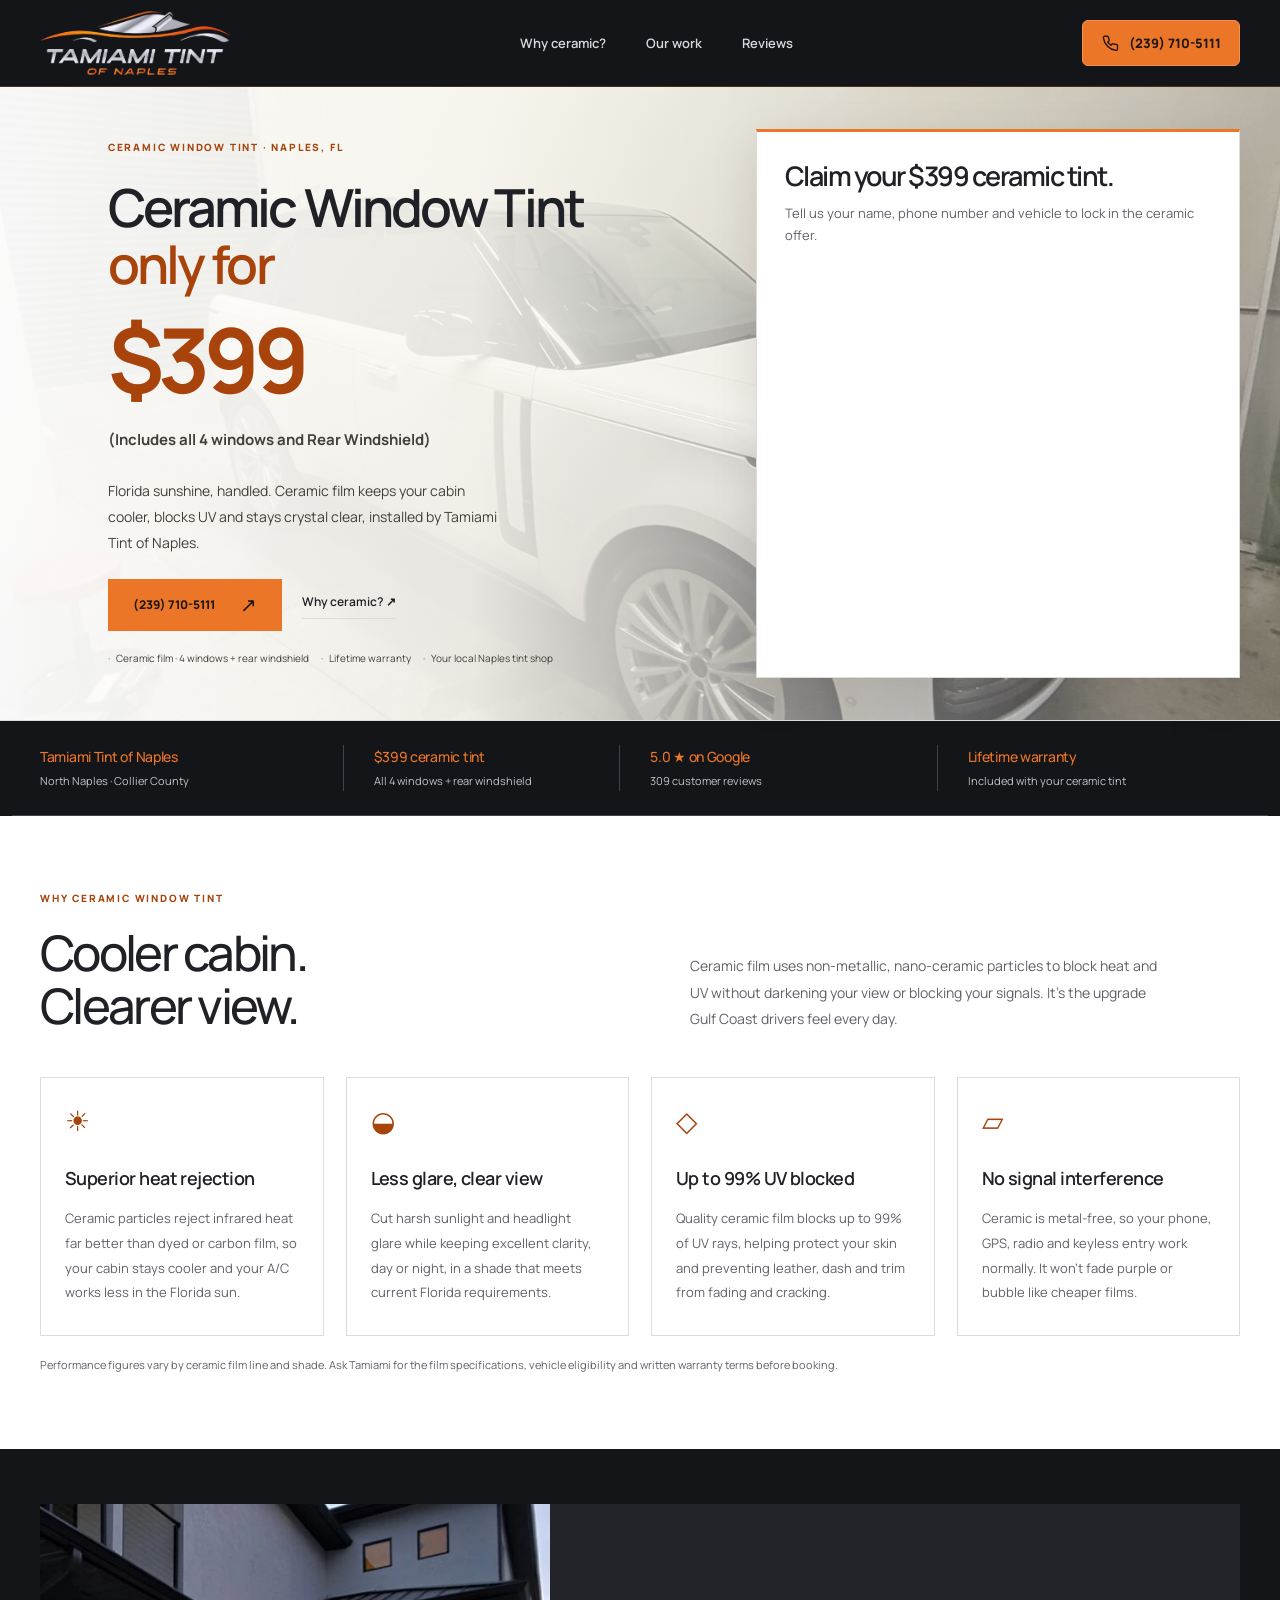
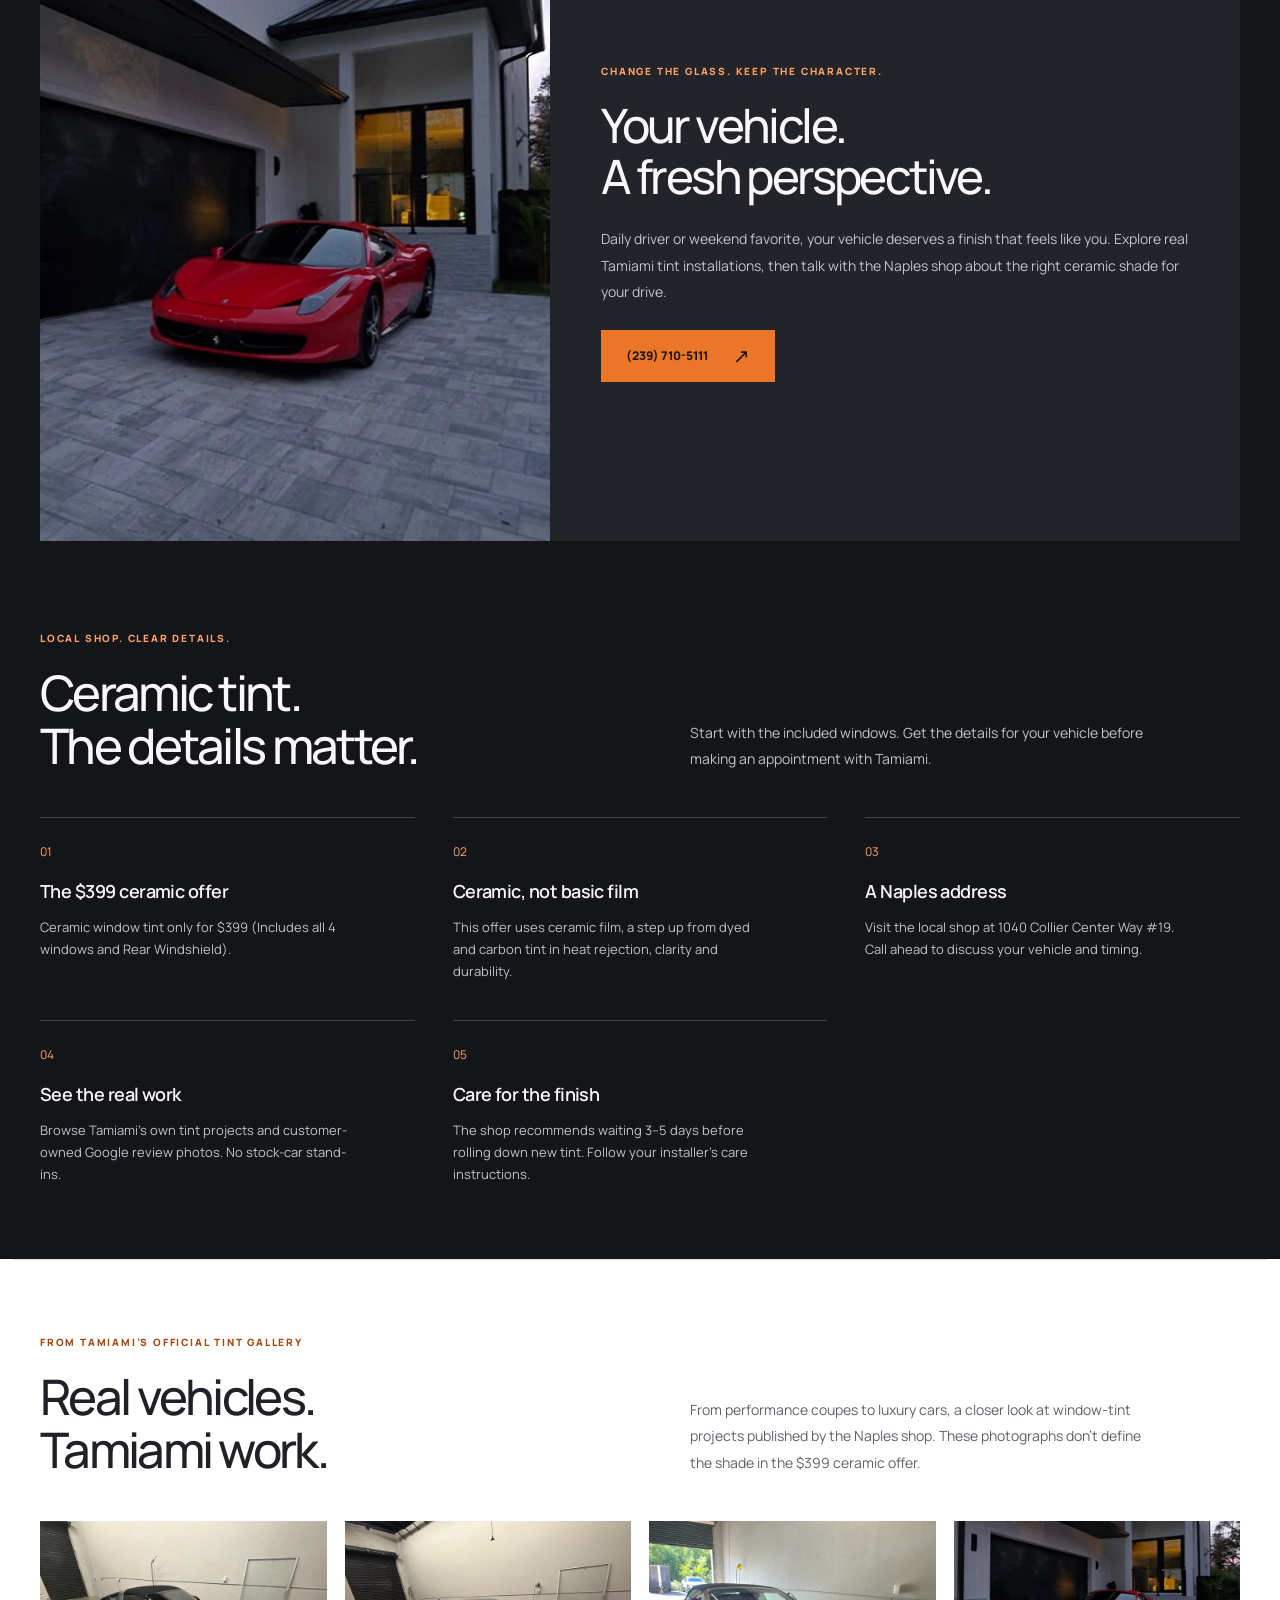
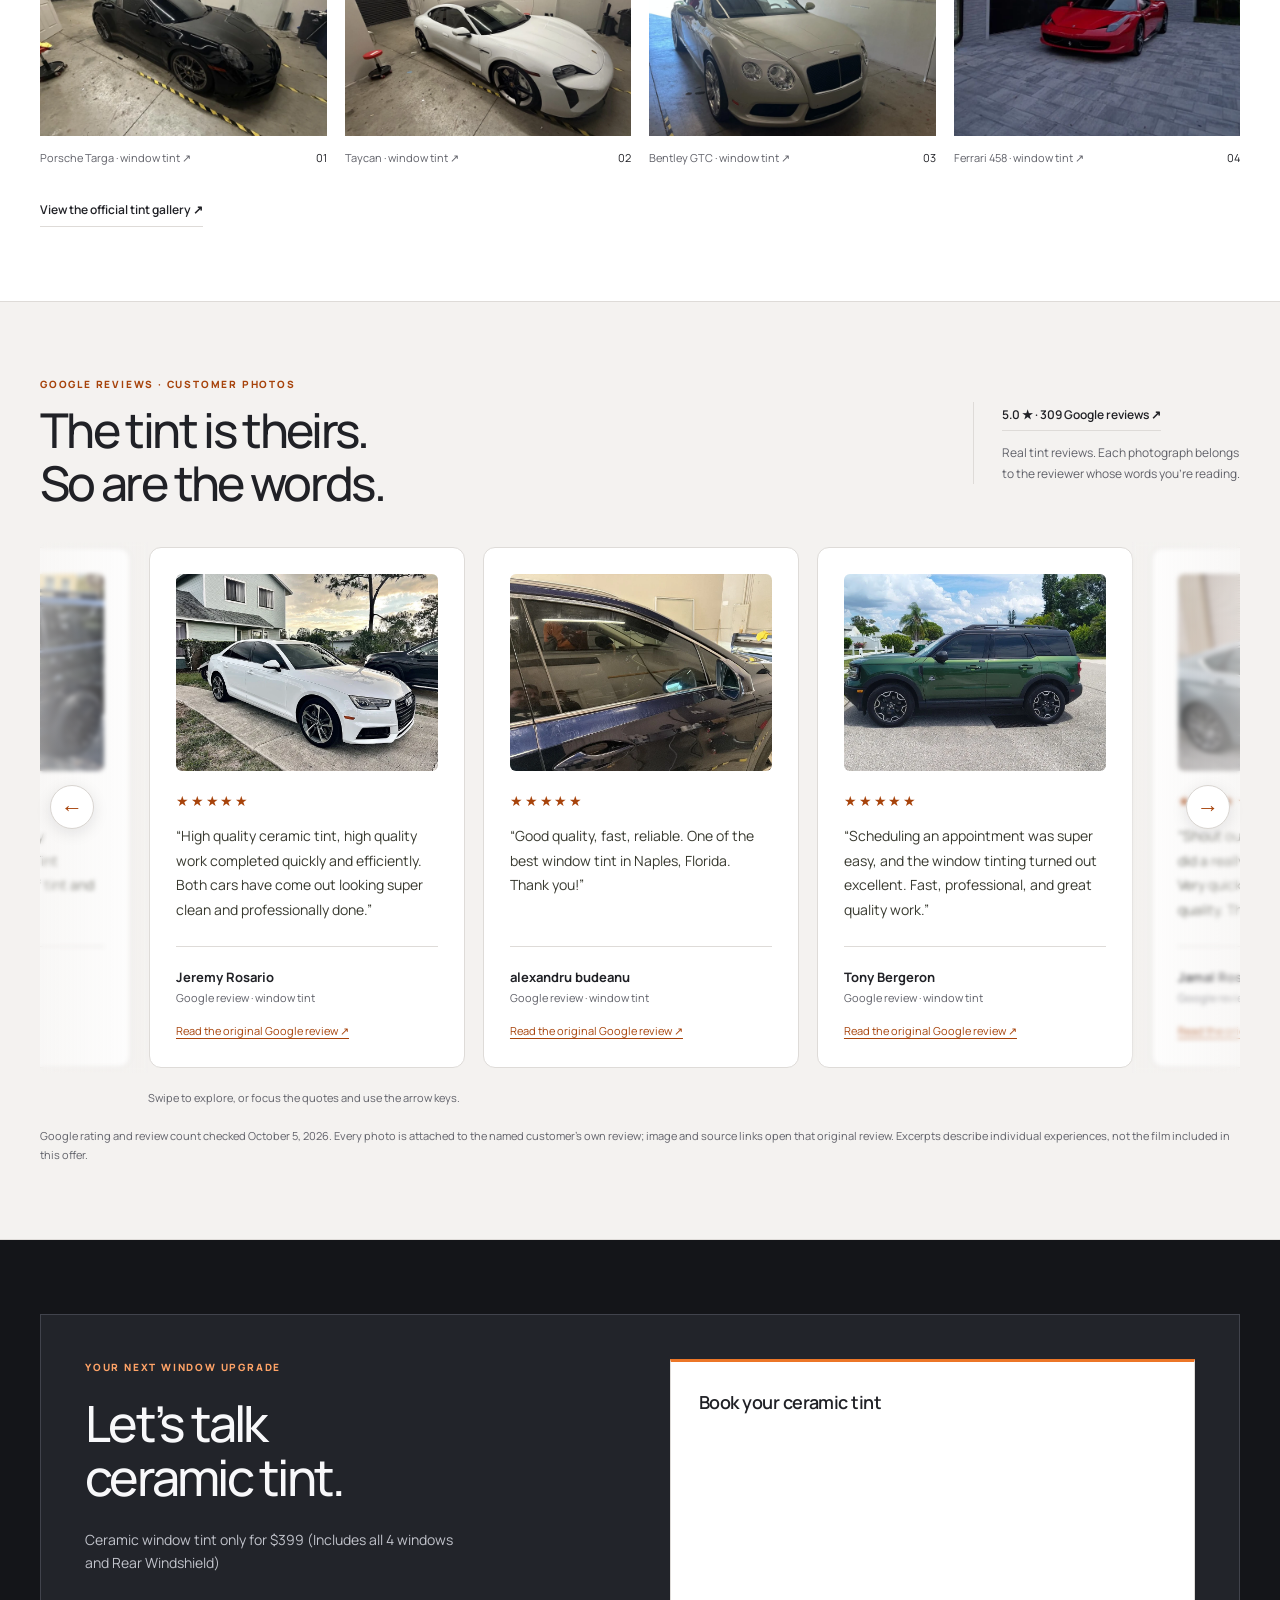
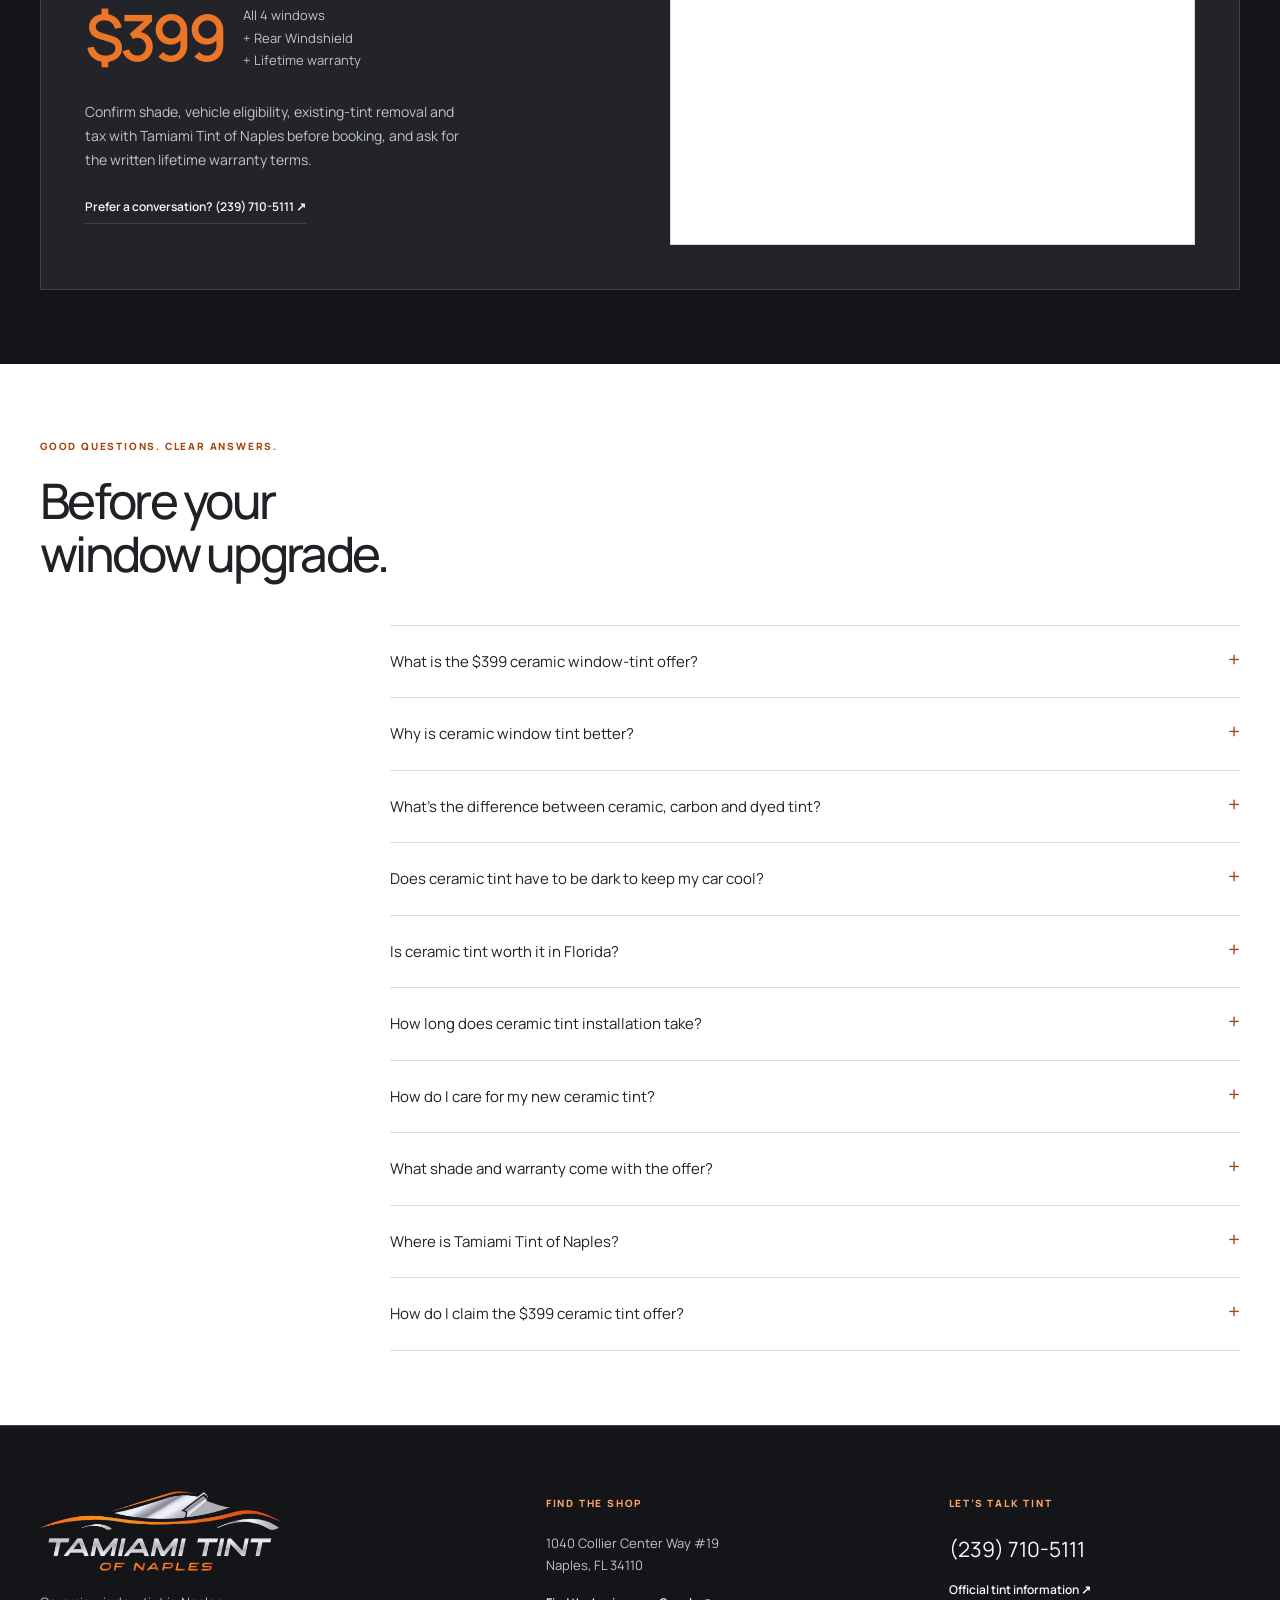
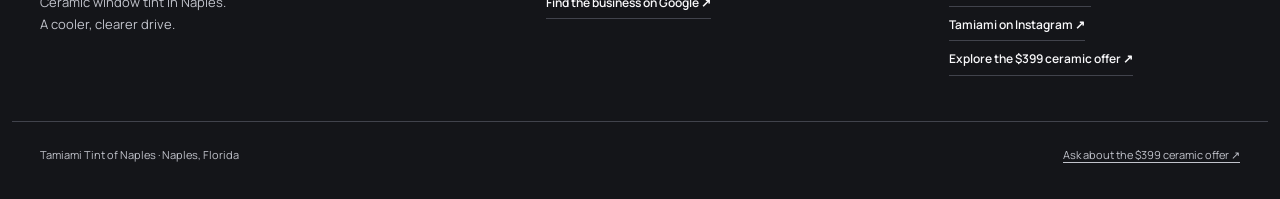
==== commit 02d7c00a: "Publish latest Tamiami Google tracking updates" ====
--- a/index.html
+++ b/index.html
@@ -6,7 +6,23 @@
   <meta name="description" content="Ceramic window tint for $399 at Tamiami Tint of Naples. Includes all 4 windows and Rear Windshield. Better heat rejection, UV protection and clarity. See real work and Google reviews.">
   <meta name="robots" content="noindex, nofollow">
   <meta name="theme-color" content="#141519">
-  <meta http-equiv="Content-Security-Policy" content="default-src 'self'; script-src 'self' https://link.msgsndr.com; frame-src 'self' https://api.leadconnectorhq.com; style-src 'self' 'unsafe-inline'; img-src 'self'; font-src 'self'; connect-src 'none'; form-action 'none'; base-uri 'none'; object-src 'none'">
+  <meta http-equiv="Content-Security-Policy" content="default-src 'self'; script-src 'self' 'unsafe-inline' https://link.msgsndr.com https://www.googletagmanager.com https://*.google-analytics.com https://*.analytics.google.com https://www.googleadservices.com https://googleads.g.doubleclick.net https://*.doubleclick.net https://www.google.com https://*.google.com; frame-src 'self' https://api.leadconnectorhq.com https://www.googletagmanager.com https://td.doubleclick.net; style-src 'self' 'unsafe-inline'; img-src 'self' https://www.googletagmanager.com https://*.google-analytics.com https://*.analytics.google.com https://www.googleadservices.com https://googleads.g.doubleclick.net https://*.doubleclick.net https://www.google.com https://*.google.com; font-src 'self'; connect-src https://www.googletagmanager.com https://*.google-analytics.com https://*.analytics.google.com https://www.googleadservices.com https://googleads.g.doubleclick.net https://*.doubleclick.net https://www.google.com https://*.google.com; form-action 'none'; base-uri 'none'; object-src 'none'">
+  <!-- Google tag (gtag.js) -->
+  <script async src="https://www.googletagmanager.com/gtag/js?id=AW-18354864860"></script>
+  <script>
+    window.dataLayer = window.dataLayer || [];
+    function gtag(){dataLayer.push(arguments);}
+    gtag('js', new Date());
+
+    gtag('config', 'AW-18354864860');
+  </script>
+  <!-- Google Tag Manager -->
+  <script>(function(w,d,s,l,i){w[l]=w[l]||[];w[l].push({'gtm.start':
+  new Date().getTime(),event:'gtm.js'});var f=d.getElementsByTagName(s)[0],
+  j=d.createElement(s),dl=l!='dataLayer'?'&l='+l:'';j.async=true;j.src=
+  'https://www.googletagmanager.com/gtm.js?id='+i+dl;f.parentNode.insertBefore(j,f);
+  })(window,document,'script','dataLayer','GTM-NSXVVCSH');</script>
+  <!-- End Google Tag Manager -->
   <title>$399 Ceramic Window Tint | Tamiami Tint of Naples</title>
   <link rel="icon" href="assets/logo.png">
   <link rel="preconnect" href="https://api.leadconnectorhq.com">
@@ -17,6 +33,10 @@
   <script src="https://link.msgsndr.com/js/form_embed.js" defer></script>
 </head>
 <body id="top">
+  <!-- Google Tag Manager (noscript) -->
+  <noscript><iframe src="https://www.googletagmanager.com/ns.html?id=GTM-NSXVVCSH"
+  height="0" width="0" style="display:none;visibility:hidden"></iframe></noscript>
+  <!-- End Google Tag Manager (noscript) -->
   <a class="skip-link" href="#main">Skip to content</a>
   <header class="site-header">
     <div class="header-inner container">
@@ -41,10 +61,10 @@
         <aside class="daylight-card" aria-labelledby="hero-quote-title">
           <h2 id="hero-quote-title">Claim your $399 ceramic tint.</h2>
           <p>Tell us your name, phone number and vehicle to lock in the ceramic offer.</p>
-          <div class="ghl-crop"><iframe class="ghl-form-frame" id="inline-iRwQGhRVDcJCZrMJeXNm"
-            src="https://api.leadconnectorhq.com/widget/form/iRwQGhRVDcJCZrMJeXNm"
-            title="Tinting (Google) - 299" height="424" loading="eager"
-            data-form-id="iRwQGhRVDcJCZrMJeXNm" data-form-name="Tinting (Google) - 299"
+          <div class="ghl-crop"><iframe class="ghl-form-frame" id="inline-vsTlSn2AYN9Ljx2Jwxvb"
+            src="https://api.leadconnectorhq.com/widget/form/vsTlSn2AYN9Ljx2Jwxvb"
+            title="Ceramic Tint | $399 Google" height="568" loading="eager"
+            data-form-id="vsTlSn2AYN9Ljx2Jwxvb" data-form-name="Ceramic Tint | $399 Google"
             data-cookie-consent="true" data-cookie-consent-provider="auto"></iframe></div>
         </aside>
       </div>
@@ -114,10 +134,10 @@
           <div class="quote-copy"><span class="eyebrow">YOUR NEXT WINDOW UPGRADE</span><h2 id="quote-title">Let’s talk<br>ceramic tint.</h2><p>Ceramic window tint only for $399 (Includes all 4 windows and Rear Windshield)</p><div class="quote-price"><strong>$399</strong><span>All 4 windows<br>+ Rear Windshield<br>+ Lifetime warranty</span></div><p>Confirm shade, vehicle eligibility, existing-tint removal and tax with Tamiami Tint of Naples before booking, and ask for the written lifetime warranty terms.</p><a class="text-link" href="tel:+12397105111">Prefer a conversation? (239) 710-5111 ↗</a></div>
           <div class="quote-panel" id="quote-form">
             <h3 id="lower-form-title">Book your ceramic tint</h3>
-            <div class="ghl-crop"><iframe class="ghl-form-frame" id="inline-iRwQGhRVDcJCZrMJeXNm-lower"
-              src="https://api.leadconnectorhq.com/widget/form/iRwQGhRVDcJCZrMJeXNm"
-              title="Tinting (Google) - 299" height="424" loading="eager"
-              data-form-id="iRwQGhRVDcJCZrMJeXNm" data-form-name="Tinting (Google) - 299"
+            <div class="ghl-crop"><iframe class="ghl-form-frame" id="inline-vsTlSn2AYN9Ljx2Jwxvb-lower"
+              src="https://api.leadconnectorhq.com/widget/form/vsTlSn2AYN9Ljx2Jwxvb"
+              title="Ceramic Tint | $399 Google" height="568" loading="eager"
+              data-form-id="vsTlSn2AYN9Ljx2Jwxvb" data-form-name="Ceramic Tint | $399 Google"
               data-cookie-consent="true" data-cookie-consent-provider="auto"></iframe></div>
           </div>
         </div>
